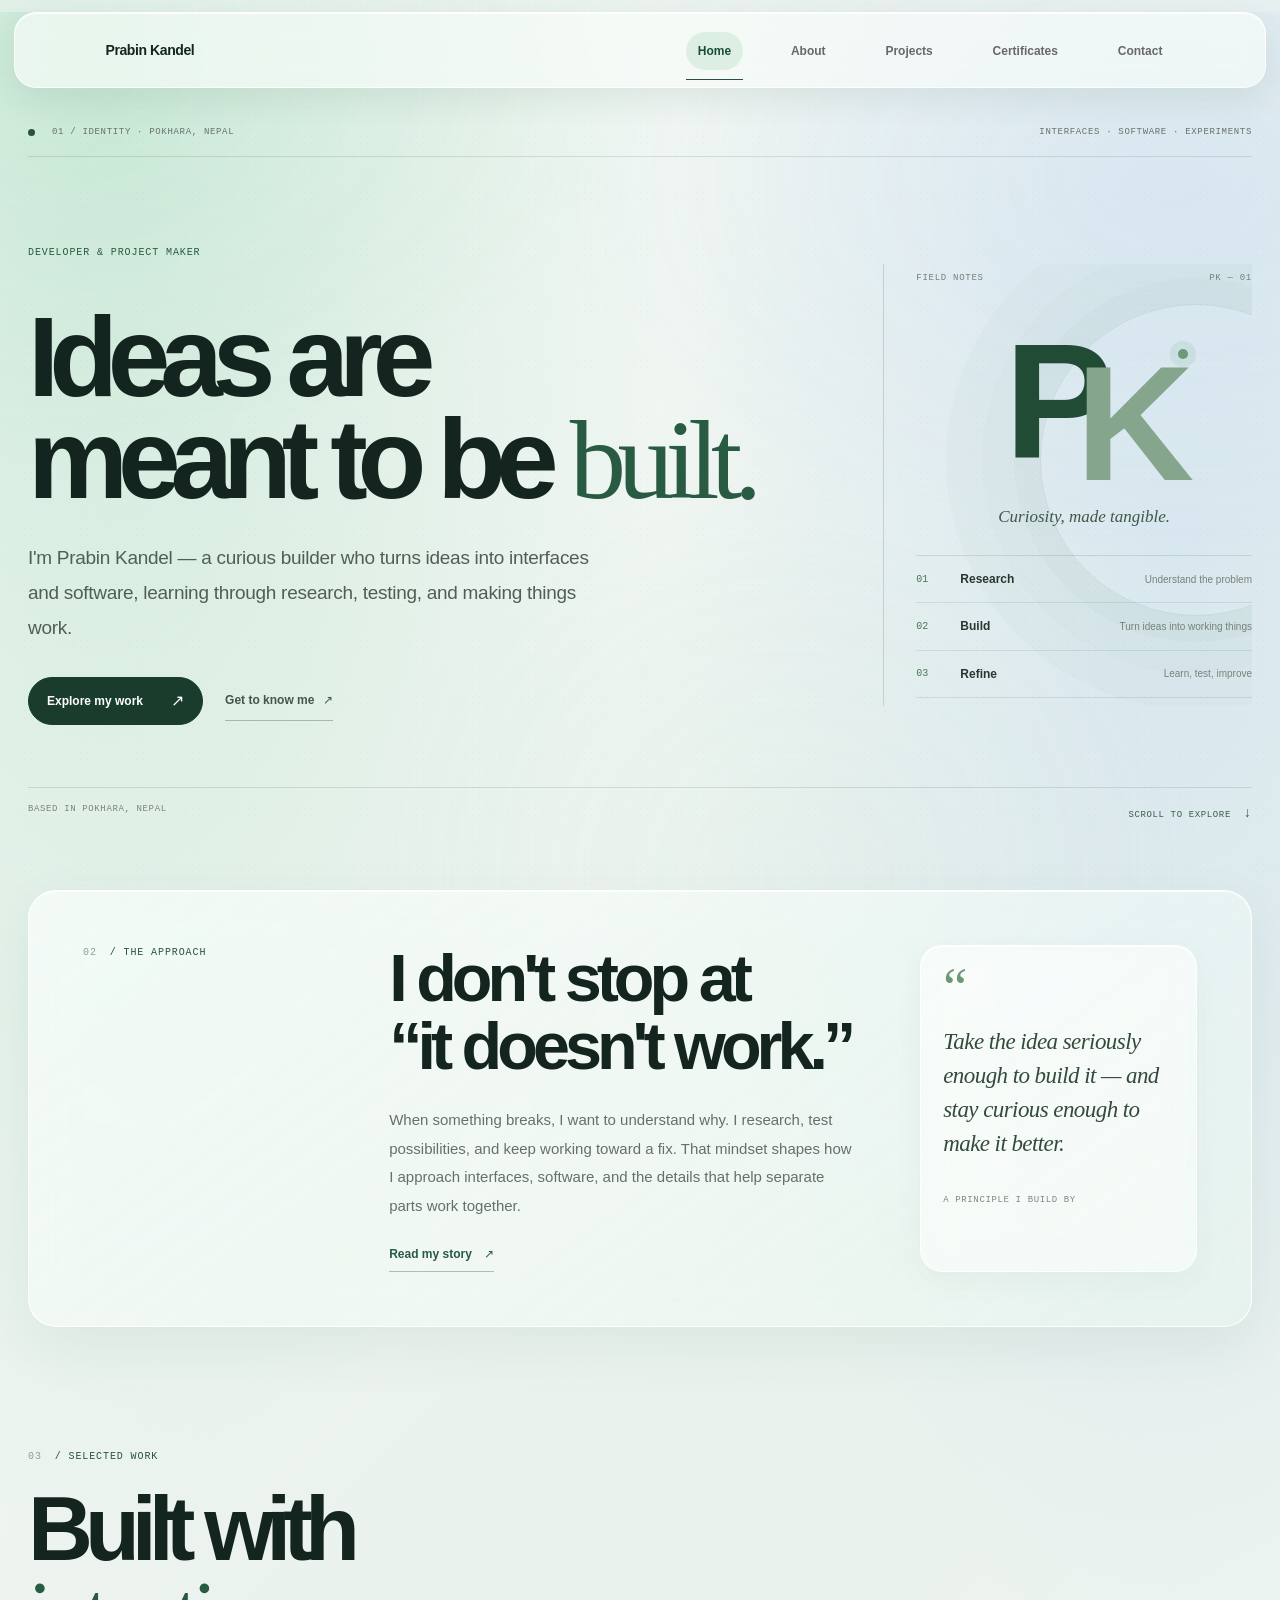
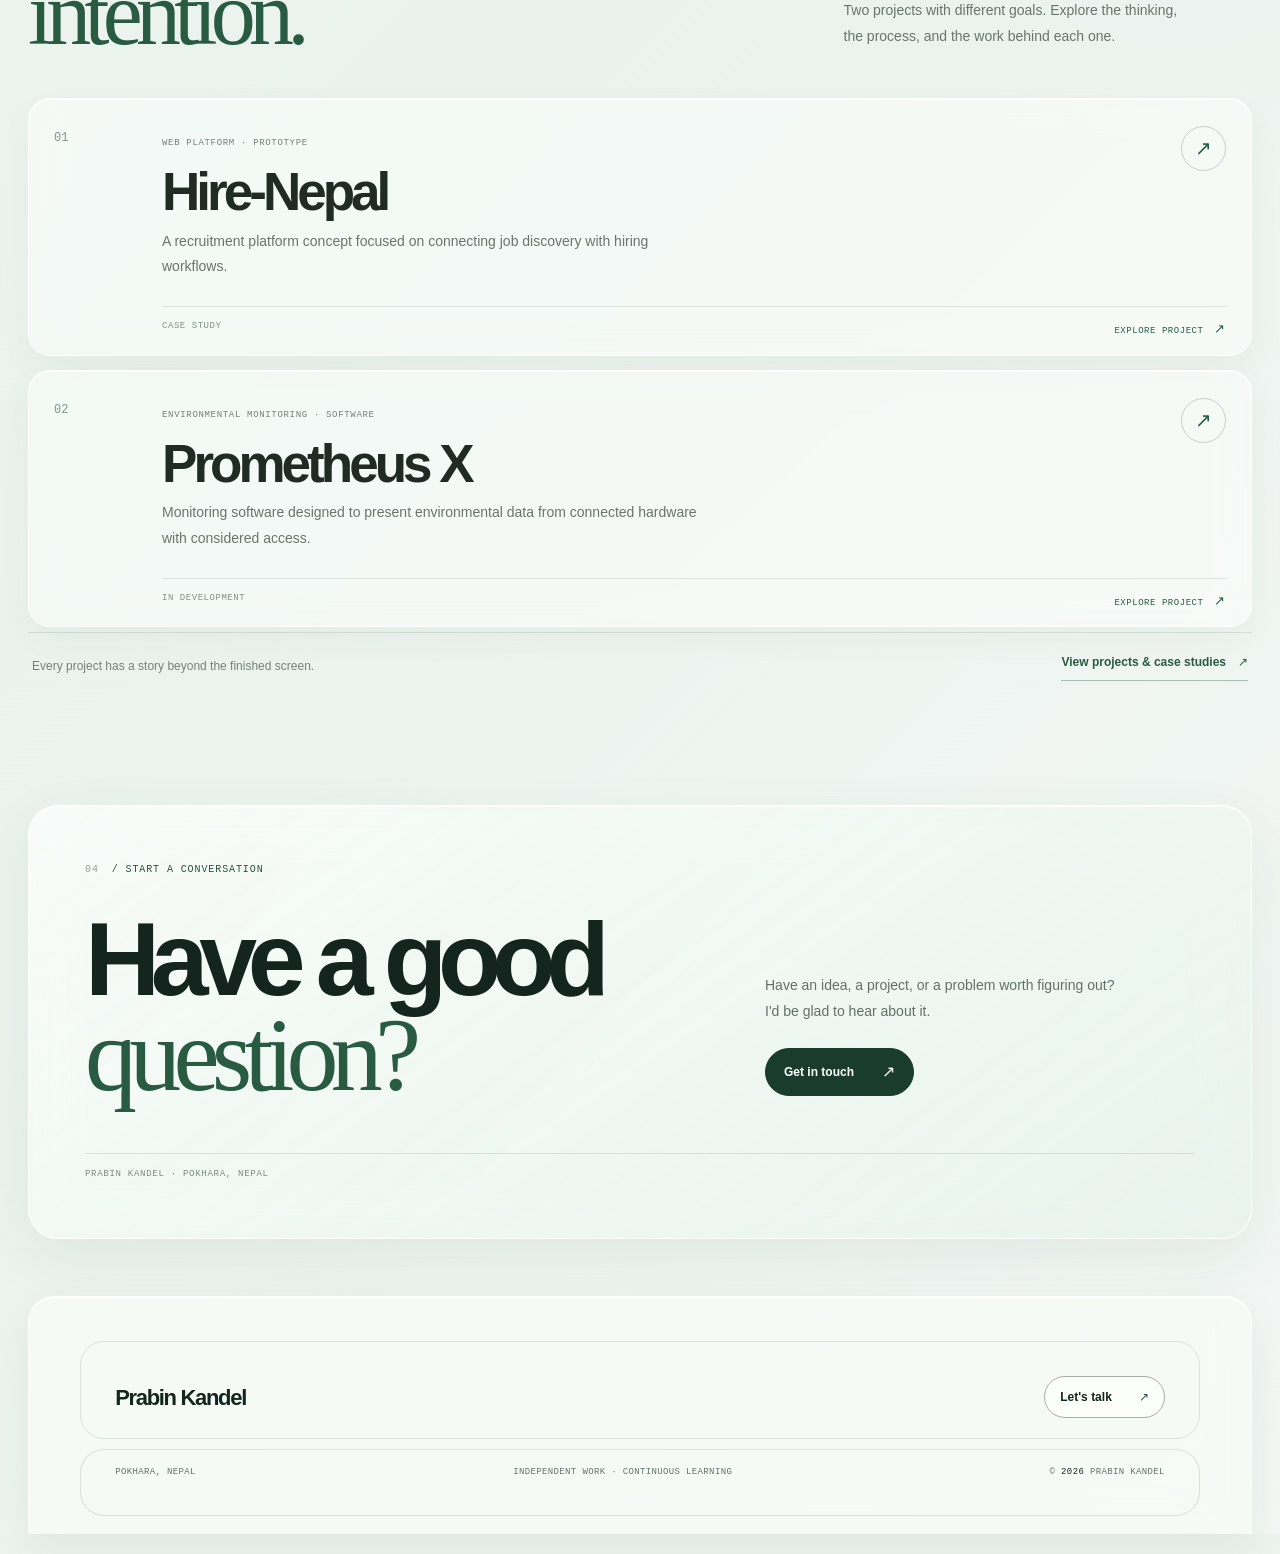
==== index.html @ da2d521a "Update index.html" ====
<!doctype html>
<html lang="en">

<head>
  <meta charset="utf-8">
  <meta name="viewport" content="width=device-width, initial-scale=1">
  <meta name="theme-color" content="#ffffff">

  <!-- Primary SEO -->
  <title>Prabin Kandel | Developer &amp; Project Maker</title>
  <meta
    name="description"
    content="Explore the portfolio of Prabin Kandel, a developer and project maker from Pokhara, Nepal. Discover web projects, technical work, certificates, and his journey building software."
  >
  <link rel="canonical" href="https://prabin-kandel.com.np/">

  <!-- Open Graph: social sharing -->
  <meta property="og:type" content="website">
  <meta property="og:site_name" content="Prabin Kandel">
  <meta property="og:title" content="Prabin Kandel | Developer &amp; Project Maker">
  <meta
    property="og:description"
    content="Web development projects, technical work, and the journey of Prabin Kandel from Pokhara, Nepal."
  >
  <meta property="og:url" content="https://prabin-kandel.com.np/">

  <!-- Add this image file before publishing this image URL -->
  <meta
    property="og:image"
    content="https://prabin-kandel.com.np/assets/seo/og-image.jpg"
  >
  <meta property="og:image:width" content="1200">
  <meta property="og:image:height" content="630">
  <meta property="og:image:alt" content="Prabin Kandel — Developer Portfolio">

  <!-- Social sharing -->
  <meta name="twitter:card" content="summary_large_image">
  <meta name="twitter:title" content="Prabin Kandel | Developer &amp; Project Maker">
  <meta
    name="twitter:description"
    content="Explore my web development projects, technical work, and portfolio."
  >
  <meta
    name="twitter:image"
    content="https://prabin-kandel.com.np/assets/seo/og-image.jpg"
  >

  <!-- Favicon -->
  <link rel="icon" href="favicon.svg" type="image/svg+xml">

  <!-- Existing stylesheets -->
  <link rel="stylesheet" href="css/global.css">
  <link rel="stylesheet" href="css/final-art-direction.css">
  <link rel="stylesheet" href="css/glass-system.css">
  <link rel="stylesheet" href="css/premium-ui.css">
  <link rel="stylesheet" href="css/home.css">
  <link rel="stylesheet" href="css/text-stability.css">

  <!-- Existing JavaScript -->
  <script src="js/global.js" defer></script>

  <!-- Structured data: website owner -->
  <script type="application/ld+json">
  {
    "@context": "https://schema.org",
    "@type": "Person",
    "name": "Prabin Kandel",
    "url": "https://prabin-kandel.com.np/",
    "jobTitle": "Developer and Project Maker",
    "address": {
      "@type": "PostalAddress",
      "addressLocality": "Pokhara",
      "addressRegion": "Gandaki Province",
      "addressCountry": "NP"
    },
    "sameAs": [
      "https://github.com/PrabinKandel1",
      "https://www.facebook.com/prabinkandel123"
    ]
  }
  </script>
</head>

  <body data-page="home">
    <a class="skip-link" href="#main">Skip to content</a>
    <header class="site-header">
      <div class="nav-wrap">
        <a class="brand" href="index.html" aria-label="Prabin Kandel home">
          <span>Prabin Kandel</span>
        </a>
        <button class="menu-toggle" type="button" aria-expanded="false" aria-controls="primary-nav" aria-label="Open navigation">
          <span></span>
          <span></span>
        </button>
        <nav id="primary-nav" class="nav-links" aria-label="Primary navigation">
          <a href="index.html" data-nav="index.html">Home</a>
          <a href="about.html" data-nav="about.html">About</a>
          <a href="projects.html" data-nav="projects.html">Projects</a>
          <a href="certificates.html" data-nav="certificates.html">Certificates</a>
          <a href="contact.html" data-nav="contact.html">Contact</a>
        </nav>
      </div>
    </header>
    <main id="main" class="home-redesign">
      <section class="home-hero-redesign wrap" aria-labelledby="home-title">
        <div class="home-eyebrow">
          <span><i class="status-dot" aria-hidden="true"></i> 01 / IDENTITY · POKHARA, NEPAL</span>
          <span>INTERFACES · SOFTWARE · EXPERIMENTS</span>
        </div>
        <div class="home-hero-grid">
          <div class="home-hero-copy">
            <p class="home-kicker">DEVELOPER &amp; PROJECT MAKER</p>
            <h1 id="home-title">Ideas are<br>meant to be <em>built.</em></h1>
            <p class="home-lead">I'm Prabin Kandel — a curious builder who turns ideas into interfaces and software, learning through research, testing, and making things work.</p>
            <div class="home-hero-actions">
              <a class="home-primary-link" href="projects.html">Explore my work <span aria-hidden="true">↗</span></a>
              <a class="home-secondary-link" href="about.html">Get to know me <span aria-hidden="true">↗</span></a>
            </div>
          </div>
          <aside class="home-identity-panel" aria-label="My approach">
            <div class="identity-panel-top"><span>FIELD NOTES</span><span>PK — 01</span></div>
            <div class="identity-monogram" aria-hidden="true"><span>P</span><span>K</span><i></i></div>
            <p class="identity-panel-caption">Curiosity, made tangible.</p>
            <div class="identity-steps">
              <div><span>01</span><b>Research</b><small>Understand the problem</small></div>
              <div><span>02</span><b>Build</b><small>Turn ideas into working things</small></div>
              <div><span>03</span><b>Refine</b><small>Learn, test, improve</small></div>
            </div>
          </aside>
        </div>
        <div class="home-hero-bottom"><span>BASED IN POKHARA, NEPAL</span><a href="#approach">SCROLL TO EXPLORE <span aria-hidden="true">↓</span></a></div>
      </section>

      <section class="home-approach section-pad" id="approach">
        <div class="wrap home-approach-grid">
          <p class="home-section-label"><span>02</span> / THE APPROACH</p>
          <div class="home-approach-copy">
            <h2>I don't stop at<br>“it doesn't work.”</h2>
            <p>When something breaks, I want to understand why. I research, test possibilities, and keep working toward a fix. That mindset shapes how I approach interfaces, software, and the details that help separate parts work together.</p>
            <a class="home-text-link" href="about.html">Read my story <span aria-hidden="true">↗</span></a>
          </div>
          <div class="approach-note"><span class="approach-note-mark">“</span><p>Take the idea seriously enough to build it — and stay curious enough to make it better.</p><span class="approach-note-credit">A PRINCIPLE I BUILD BY</span></div>
        </div>
      </section>

      <section class="home-work section-pad" aria-labelledby="home-work-title">
        <div class="wrap">
          <div class="home-work-heading">
            <div><p class="home-section-label"><span>03</span> / SELECTED WORK</p><h2 id="home-work-title">Built with<br><em>intention.</em></h2></div>
            <p>Two projects with different goals. Explore the thinking, the process, and the work behind each one.</p>
          </div>
          <div class="home-work-list">
            <a class="home-work-item" href="projects/hire-nepal.html">
              <span class="home-work-number">01</span>
              <div class="home-work-copy"><span class="home-work-type">WEB PLATFORM · PROTOTYPE</span><h3>Hire-Nepal</h3><p>A recruitment platform concept focused on connecting job discovery with hiring workflows.</p></div>
              <span class="home-work-arrow" aria-hidden="true">↗</span>
              <span class="home-work-bottom"><span>CASE STUDY</span><span>EXPLORE PROJECT <b aria-hidden="true">↗</b></span></span>
            </a>
            <a class="home-work-item home-work-item-featured" href="projects/prometheus-x.html">
              <span class="home-work-number">02</span>
              <div class="home-work-copy"><span class="home-work-type">ENVIRONMENTAL MONITORING · SOFTWARE</span><h3>Prometheus X</h3><p>Monitoring software designed to present environmental data from connected hardware with considered access.</p></div>
              <span class="home-work-arrow" aria-hidden="true">↗</span>
              <span class="home-work-bottom"><span>IN DEVELOPMENT</span><span>EXPLORE PROJECT <b aria-hidden="true">↗</b></span></span>
            </a>
          </div>
          <div class="home-work-more"><p>Every project has a story beyond the finished screen.</p><a class="home-text-link" href="projects.html">View projects &amp; case studies <span aria-hidden="true">↗</span></a></div>
        </div>
      </section>

      <section class="home-contact-cta">
        <div class="wrap home-contact-inner">
          <p class="home-section-label"><span>04</span> / START A CONVERSATION</p>
          <div class="home-contact-content"><h2>Have a good<br><em>question?</em></h2><div><p>Have an idea, a project, or a problem worth figuring out? I'd be glad to hear about it.</p><a class="home-primary-link" href="contact.html">Get in touch <span aria-hidden="true">↗</span></a></div></div>
          <span class="home-contact-signoff">PRABIN KANDEL · POKHARA, NEPAL</span>
        </div>
      </section>
    </main>
<footer class="site-footer premium-footer">
<div class="footer-main">
<div class="footer-identity">
<a class="footer-brand" href="index.html">Prabin Kandel</a>
<p >Interfaces, software, and ideas made tangible.</p>
</div>
<a class="footer-email" href="mailto:kandelprabin09@gmail.com?subject=Hello%20Prabin">Let's talk <span>↗</span></a>
</div>
<div class="footer-bottom">
<span>Pokhara, Nepal</span>
<span>Independent work · Continuous learning</span>
<span>© <b data-year>2026</b> Prabin Kandel</span>
</div>
</footer>
</body>
</html>
---- css/global.css ----
:root{--paper:#f6f6f1;--paper-2:#eeefe8;--ink:#222620;--muted:#6e726a;--line:#d9dbd2;--accent:#38664d;--accent-soft:#e0e9df;--white:#fff;--serif:Georgia,Georgia,serif;--sans:Arial,Arial,sans-serif;--mono:"Courier New",monospace;--max:1240px;--pad:clamp(22px,5.2vw,76px);--ease:cubic-bezier(.2,.75,.25,1)}
*{box-sizing:border-box}html{scroll-behavior:smooth;scroll-padding-top:95px}body{margin:0;background:var(--paper);color:var(--ink);font-family:var(--sans);font-size:16px;line-height:1.65;-webkit-font-smoothing:antialiased}body::selection{background:var(--accent);color:#fff}img{display:block;max-width:100%}a{color:inherit;text-decoration:none}button{font:inherit}button,a{-webkit-tap-highlight-color:transparent}a:focus-visible,button:focus-visible{outline:3px solid var(--accent);outline-offset:4px}.wrap{width:min(100% - 2*var(--pad),var(--max));margin-inline:auto}.section-pad{padding-block:clamp(76px,10vw,148px)}.site-header{height:82px;position:sticky;top:0;z-index:20;background:rgba(246,246,241,.94);backdrop-filter:blur(14px);border-bottom:1px solid rgba(217,219,210,.8)}.nav-wrap{width:min(100% - 2*var(--pad),var(--max));height:100%;margin:auto;display:flex;align-items:center;justify-content:space-between;gap:28px}.brand{display:flex;align-items:center;gap:11px;font-size:14px;font-weight:800;letter-spacing:-.04em;white-space:nowrap}.brand-mark{display:grid;place-items:center;width:32px;height:32px;border:1px solid var(--ink);border-radius:50%;font-family:var(--mono);font-size:10px;letter-spacing:-.08em}.nav-links{display:flex;align-items:center;gap:clamp(18px,3vw,38px)}.nav-links a{font-size:12px;color:var(--muted);font-weight:700;transition:color .2s ease}.nav-links a:hover,.nav-links a[aria-current=page]{color:var(--ink)}.nav-links a[aria-current=page]{position:relative}.nav-links a[aria-current=page]::after{content:'';position:absolute;left:0;right:0;bottom:-10px;height:2px;background:var(--accent)}.menu-toggle{display:none;background:none;border:0;padding:10px;cursor:pointer}.menu-toggle span{display:block;width:22px;height:1px;background:var(--ink);margin:5px}.skip-link{position:fixed;top:8px;left:8px;z-index:100;padding:10px 14px;background:var(--ink);color:#fff;transform:translateY(-150%)}.skip-link:focus{transform:translateY(0)}.site-footer{background:var(--ink);color:var(--paper);padding:clamp(42px,6vw,74px) var(--pad) 22px}.footer-main,.footer-bottom{width:min(100%,var(--max));margin-inline:auto}.footer-main{display:grid;grid-template-columns:1fr 1fr auto;align-items:center;gap:25px;padding-bottom:48px}.footer-brand{font-size:clamp(23px,3vw,38px);font-weight:800;letter-spacing:-.07em}.footer-brand span{font-family:var(--mono);font-size:11px;vertical-align:top;margin-left:4px;color:#a9c6ad}.footer-main p{font-size:12px;color:#b7bbb3;margin:0}.footer-email{font-size:12px;font-weight:800;border-bottom:1px solid #697067;padding-bottom:8px}.footer-email span{color:#a9c6ad;margin-left:12px}.footer-bottom{border-top:1px solid #454941;padding-top:17px;display:flex;justify-content:space-between;gap:15px;color:#aeb2a9;font-family:var(--mono);font-size:9px;letter-spacing:.04em;text-transform:uppercase}.footer-bottom b{font-weight:400;color:var(--paper)}.section-index,.micro-label,.page-overline,.hero-topline,.hero-foot,.project-number,.project-footer,.small-note,.index-top,.index-bottom,.certificate-type,.certificate-open,.archive-note>span,.contact-label,.contact-detail>span,.map-label>span,.case-overline,.case-facts>div>span,.chapter-number,.scope-note,.case-shot figcaption,.back-link{font-family:var(--mono);font-size:10px;letter-spacing:.07em;text-transform:uppercase}.section-index{color:var(--accent);margin:0}.under-link{display:inline-flex;align-items:center;gap:18px;font-size:12px;font-weight:800;padding-bottom:7px;border-bottom:1px solid var(--ink);width:max-content;max-width:100%;transition:gap .2s ease}.under-link:hover{gap:25px}.under-link span,.under-link b{color:var(--accent)}.button-link{display:inline-flex;align-items:center;gap:28px;padding:14px 17px;background:var(--accent);color:white;font-size:11px;font-weight:800;transition:background .2s ease,transform .2s ease}.button-link:hover{background:#294e3a;transform:translateY(-2px)}.button-link span{font-size:16px}.page-intro{padding-top:clamp(58px,8vw,110px);padding-bottom:clamp(58px,8vw,105px)}.page-overline{display:flex;justify-content:space-between;gap:20px;color:var(--muted);padding-bottom:25px;border-bottom:1px solid var(--line)}.page-intro h1{font-size:clamp(70px,12.7vw,166px);line-height:.88;letter-spacing:-.105em;font-weight:700;margin:clamp(42px,7vw,84px) 0 44px;max-width:1000px}.page-intro h1 em,.section-heading h2 em,.intro-content h2 em,.closing-inner h2 em,.education-head h2 em,.index-copy h2 em,.gallery-heading h2 em{font-family:var(--serif);font-weight:500;letter-spacing:-.085em}.page-intro-bottom{display:flex;align-items:end;justify-content:space-between;gap:30px;border-top:1px solid var(--line);padding-top:18px}.page-intro-bottom p{font-size:clamp(16px,2vw,22px);line-height:1.5;max-width:520px;margin:0;letter-spacing:-.035em}.page-intro-bottom span{font:10px var(--mono);letter-spacing:.08em;color:var(--muted);white-space:nowrap}.status-dot{display:inline-block;width:7px;height:7px;border-radius:50%;background:var(--accent);margin-right:8px;box-shadow:0 0 0 4px var(--accent-soft)}
@media(max-width:760px){.site-header{height:70px}.menu-toggle{display:block}.nav-links{display:none;position:absolute;left:0;right:0;top:69px;padding:18px var(--pad) 24px;background:var(--paper);border-bottom:1px solid var(--line);flex-direction:column;align-items:stretch;gap:0}.nav-links.is-open{display:flex}.nav-links a{padding:13px 0;border-bottom:1px solid var(--line);font-size:14px}.nav-links a[aria-current=page]::after{display:none}.footer-main{grid-template-columns:1fr auto;gap:12px}.footer-main p{grid-column:1/-1;grid-row:2}.footer-bottom{flex-wrap:wrap}.page-overline{font-size:9px}.page-intro h1{font-size:clamp(62px,17vw,110px)}.page-intro-bottom{align-items:start;flex-direction:column}.page-intro-bottom span{white-space:normal}}@media(prefers-reduced-motion:reduce){html{scroll-behavior:auto}*,*::before,*::after{animation-duration:.01ms!important;animation-iteration-count:1!important;transition-duration:.01ms!important}}
/* ART DIRECTION UPDATE — signal red / editorial creator */
:root{--paper:#f5f1e8;--bg:#f5f1e8;--ink:#191919;--text:#191919;--muted:#716d65;--line:#d8d1c5;--accent:#e44835;--accent-strong:#c93425;--surface:#eee9df;--surface-2:#e5dfd4;--red:#e44835;--radius:2px;--serif:Arial,sans-serif;--display:Arial,sans-serif}
html{scroll-behavior:smooth;background:var(--paper)}body{background:var(--paper);color:var(--ink);font-family:Arial,sans-serif}::selection{background:#e44835;color:#fff}.site-header{background:rgba(245,241,232,.94);border-bottom:1px solid var(--line);backdrop-filter:blur(12px)}.brand-mark{background:var(--accent)!important;color:#fff!important;border-radius:0!important}.nav-links a[aria-current=page],.nav-links a.active{color:var(--accent)!important}.nav-links a:after,.under-link:after{background:var(--accent)!important}.section-index,.micro-label,.hero-topline,.hero-foot,.project-number,.art-caption,.project-footer,.small-note,.vertical-note{font-family:"Courier New",monospace;letter-spacing:.055em}.hero-name,.page-title,.section-heading h2,.closing-inner h2{letter-spacing:-.085em!important;line-height:.82!important;font-weight:800!important}.hero-name .name-period{color:var(--accent)!important}.hero-statement p em,.intro-content h2 em,.section-heading h2 em,.closing-inner h2 em{color:var(--accent)!important}.round-link,.button-link,.button,.contact-cta{background:var(--accent)!important;color:#fff!important;border-radius:0!important;transition:transform .22s ease,background .22s ease}.round-link:hover,.button-link:hover,.button:hover{background:var(--accent-strong)!important;transform:translateY(-3px)}.home-project{border-top:1px solid var(--ink)!important;border-radius:0!important;background:transparent!important}.home-project:hover{border-color:var(--accent)!important}.project-art{border-radius:0!important}.art-window,.px-grid{border-radius:0!important}.project-title-block h3{letter-spacing:-.07em!important}.site-footer{background:var(--ink)!important;color:var(--paper)!important}.site-footer a,.footer-email{color:var(--paper)!important}.footer-bottom{border-color:#494640!important}.footer-brand{letter-spacing:-.07em!important}.card,.certificate-card,.project-card,.contact-card,.story-card{border-radius:2px!important;box-shadow:none!important}.certificate-card img{border-radius:0!important}.site-header a,.under-link,.footer-email{transition:color .2s ease,opacity .2s ease}.site-header a:hover,.under-link:hover,.footer-email:hover{color:var(--accent)!important}.skip-link:focus{background:var(--accent)!important;color:#fff!important}.status-dot{background:var(--accent)!important;box-shadow:0 0 0 4px #e4483520!important}.section-pad{padding-top:clamp(5rem,10vw,9rem)!important;padding-bottom:clamp(5rem,10vw,9rem)!important}.closing-section{background:var(--accent)!important;color:#fff!important}.closing-section .section-index,.closing-section h2 em,.closing-section .button-link{color:#fff!important}.closing-section .button-link{background:var(--ink)!important}.closing-ornament{color:#fff!important}@media(max-width:700px){.hero-name,.page-title{letter-spacing:-.07em!important}.section-pad{padding-top:4.5rem!important;padding-bottom:4.5rem!important}.hero-topline{gap:.6rem!important}.vertical-note{display:none!important}}@media(prefers-reduced-motion:reduce){html{scroll-behavior:auto}*,*:before,*:after{animation-duration:.01ms!important;animation-iteration-count:1!important;transition-duration:.01ms!important}}
---- css/final-art-direction.css ----
/* FINAL ART DIRECTION — white paper, black type, restrained detail */
:root{--paper:#fff!important;--bg:#fff!important;--paper-2:#fff!important;--surface:#fff!important;--surface-2:#fff!important;--ink:#111!important;--text:#111!important;--muted:#626262!important;--line:#dedede!important;--accent:#28523d!important;--accent-strong:#1d3f2e!important;--accent-soft:#eef3ef!important;--white:#fff!important;--serif:Georgia,Georgia,'Times New Roman',serif!important;--display:Arial,Arial,Helvetica,sans-serif!important;--sans:Arial,Arial,Helvetica,sans-serif!important;--radius:0!important}
html{background:#fff!important;scroll-behavior:smooth;scroll-padding-top:92px}body{background:#fff!important;color:#111!important;font-family:Arial,Arial,Helvetica,sans-serif!important;font-size:16px;line-height:1.7;letter-spacing:0;font-synthesis:none}::selection{background:#111;color:#fff}img{max-width:100%;height:auto}a{color:inherit}.site-header{background:rgba(255,255,255,.96)!important;border-bottom:1px solid #e4e4e4!important;backdrop-filter:blur(12px);height:76px}.nav-wrap{max-width:1320px}.brand{font-size:14px;letter-spacing:-.03em}.brand-mark{border-radius:0!important;border:1px solid #111!important;background:#fff!important;color:#111!important;font-family:Arial,sans-serif!important;font-size:10px}.nav-links{gap:clamp(18px,2.8vw,36px)}.nav-links a{font-size:12px;color:#686868!important;font-weight:600}.nav-links a:hover,.nav-links a[aria-current=page]{color:#111!important}.nav-links a[aria-current=page]::after{height:1px;background:#28523d!important}.menu-toggle span{background:#111}.skip-link:focus{background:#111;color:#fff}.wrap{max-width:1320px}.section-pad{padding-block:clamp(68px,9vw,126px)!important}.section-index,.micro-label,.page-overline,.hero-topline,.hero-foot,.project-number,.project-footer,.small-note,.index-top,.index-bottom,.certificate-type,.certificate-open,.archive-note>span,.contact-label,.contact-detail>span,.map-label>span,.case-overline,.case-facts>div>span,.chapter-number,.scope-note,.case-shot figcaption,.back-link{font-family:'Courier New',monospace!important;font-size:10px!important;letter-spacing:.055em!important;color:#666!important}.section-index,.micro-label{color:#28523d!important}.status-dot{background:#28523d!important;box-shadow:none!important}.under-link{border-bottom:1px solid #111;gap:14px}.under-link:hover{gap:20px}.under-link span,.under-link b{color:#28523d}.button-link,.round-link{border-radius:0!important;background:#111!important;color:#fff!important;border:1px solid #111!important;box-shadow:none!important}.button-link:hover,.round-link:hover{background:#28523d!important;border-color:#28523d!important;transform:translateY(-2px)}.page-intro{padding-top:clamp(54px,7.5vw,100px)!important;padding-bottom:clamp(52px,7vw,92px)!important}.page-overline{padding-bottom:18px;border-color:#dedede}.page-intro h1{font-family:Arial,Arial,Helvetica,sans-serif!important;font-size:clamp(62px,10.7vw,142px)!important;font-weight:700!important;line-height:.91!important;letter-spacing:-.085em!important;margin:clamp(38px,6vw,74px) 0 34px!important}.page-intro h1 em,.section-heading h2 em,.intro-content h2 em,.closing-inner h2 em,.education-head h2 em,.index-copy h2 em,.gallery-heading h2 em{font-family:Georgia,Georgia,'Times New Roman',serif!important;font-weight:400!important;letter-spacing:-.06em!important;color:#28523d!important}.page-intro-bottom{border-color:#dedede}.page-intro-bottom p{font-size:clamp(16px,1.8vw,21px);letter-spacing:-.025em}.hero-topline{border-color:#dedede}.home-hero{padding-top:16px!important}.hero-composition{min-height:unset!important;padding-top:clamp(54px,8vw,100px)!important;padding-bottom:clamp(45px,6vw,74px)!important}.hero-name{font-family:Arial,Arial,Helvetica,sans-serif!important;font-size:clamp(78px,16vw,210px)!important;font-weight:700!important;line-height:.78!important;letter-spacing:-.105em!important}.hero-name .name-period{color:#28523d!important}.hero-statement{margin-top:clamp(36px,5vw,62px)!important;max-width:390px}.hero-statement p{font-size:clamp(19px,2.2vw,25px);letter-spacing:-.035em}.hero-statement p em{font-family:Georgia,Georgia,serif;color:#28523d}.hero-foot{border-color:#dedede}.intro-section,.work-section,.closing-section{background:#fff!important;color:#111!important}.intro-grid{grid-template-columns:.55fr 2fr .5fr;gap:clamp(24px,4vw,60px)}.intro-content h2{font-size:clamp(36px,5.4vw,70px)!important;line-height:1.05!important;letter-spacing:-.07em!important}.intro-content>p,.section-description,.project-title-block p,.contact-note,.contact-detail p,.chapter-copy p{color:#626262!important}.intro-aside span:nth-child(even){color:#28523d!important}.section-heading{border-bottom:1px solid #dedede;padding-bottom:26px;margin-bottom:26px}.section-heading h2{font-size:clamp(48px,7.5vw,94px)!important;line-height:.92!important;letter-spacing:-.09em!important}.home-project{grid-template-columns:.42fr 1.5fr!important;gap:18px 32px!important;padding:28px 0!important;border-top:1px solid #dedede!important;background:#fff!important;transition:padding-left .22s ease!important}.home-project:hover{background:#fff!important;padding-left:8px!important;border-color:#28523d!important}.project-number{display:flex;flex-direction:column;gap:7px}.project-title-block h3{font-size:clamp(30px,4.2vw,48px)!important;letter-spacing:-.07em!important;font-weight:700}.project-title-block h3 span{color:#28523d!important}.project-title-block p{max-width:540px;font-size:14px}.project-art{display:none!important}.project-footer{grid-column:2!important;padding-top:12px!important;border-top:0!important}.project-footer span:last-child{color:#28523d!important}.all-work{padding-top:30px}.closing-section{padding:clamp(65px,8vw,100px) var(--pad)!important;border-top:1px solid #dedede}.closing-inner h2{font-size:clamp(50px,8vw,100px)!important;line-height:.97!important;letter-spacing:-.085em!important}.closing-inner .section-index{color:#28523d!important}.closing-inner h2 em{color:#28523d!important}.closing-bottom{border-color:#dedede!important}.closing-bottom p{color:#626262!important}.closing-bottom .button-link{background:#111!important;color:#fff!important}.closing-ornament{display:none!important}.site-footer{background:#fff!important;color:#111!important;border-top:1px solid #dedede;padding:34px var(--pad) 18px!important}.footer-main{grid-template-columns:1fr 1fr auto!important;padding-bottom:30px!important}.footer-brand{font-size:25px!important;letter-spacing:-.06em!important}.footer-brand span,.footer-email span{color:#28523d!important}.footer-main p{color:#626262!important}.footer-email{border-color:#aaa!important;color:#111!important}.footer-bottom{border-color:#dedede!important;color:#666!important;font-size:9px!important}.footer-bottom b{color:#111!important}
/* About */.story-section,.education-section,.contact-section,.certificate-section,.project-index,.case-hero,.case-content{background:#fff!important}.story-grid{gap:clamp(28px,5vw,70px)!important}.story-portrait{border-radius:0!important;filter:none!important}.story-copy,.story-rail{color:#111}.story-lead{font-size:clamp(25px,3.4vw,42px)!important;line-height:1.3!important;letter-spacing:-.04em!important}.story-copy p{color:#626262!important;line-height:1.9!important}.principles,.education-list,.education-item{border-color:#dedede!important}.education-head h2{font-size:clamp(35px,5vw,64px)!important;letter-spacing:-.07em!important}.education-item{background:#fff!important}.education-item h3,.education-item strong{color:#111!important}
/* Projects index */.index-project{background:#fff!important;border-top:1px solid #dedede!important;border-radius:0!important;box-shadow:none!important;padding-block:30px!important}.index-project:hover{background:#fff!important}.index-image{background:#f7f7f7!important;border-radius:0!important;overflow:hidden!important}.index-image img{transition:transform .35s ease!important}.index-project:hover .index-image img{transform:scale(1.015)!important}.index-copy h2{font-size:clamp(32px,4.5vw,55px)!important;letter-spacing:-.07em!important}.tag-row span{border:1px solid #ddd!important;border-radius:0!important;background:#fff!important;color:#555!important}.future-note{border:1px dashed #d2d2d2!important;background:#fff!important}
/* Certificates */.archive-note{background:#fff!important;border:1px solid #dedede!important;border-radius:0!important}.certificate-grid{gap:20px!important}.certificate-card{border:1px solid #dedede!important;border-radius:0!important;background:#fff!important;box-shadow:none!important;overflow:hidden}.certificate-image{background:#f7f7f7!important;border-radius:0!important;overflow:hidden}.certificate-image img{object-fit:contain!important;filter:none!important;opacity:1!important}.certificate-caption{background:#fff!important;padding:16px!important}.certificate-caption h3{font-size:17px!important;letter-spacing:-.03em!important}.certificate-open{color:#28523d!important}.lightbox{border:1px solid #ddd!important;border-radius:0!important;max-width:min(94vw,1100px)!important}.lightbox::backdrop{background:#111b!important}
/* Contact */.contact-grid{gap:clamp(35px,7vw,100px)!important}.contact-email{font-size:clamp(34px,5.5vw,70px)!important;line-height:1.04!important;letter-spacing:-.075em!important}.contact-email em{font-family:Georgia,Georgia,serif!important;color:#28523d!important}.contact-email span{color:#28523d!important}.contact-side{border-left:1px solid #dedede!important}.contact-detail{border-bottom:1px solid #dedede!important}.contact-detail strong{font-weight:600!important}.map-card{border:1px solid #dedede!important;border-radius:0!important;background:#f8f8f8!important;min-height:220px!important}.map-lines{opacity:.28!important}.map-pin{color:#28523d!important}.map-label{background:#fff!important;border:1px solid #dedede!important;border-radius:0!important}
/* Case studies */.case-hero{padding-top:40px!important}.back-link{color:#555!important}.case-title{font-size:clamp(58px,11vw,136px)!important;line-height:.9!important;letter-spacing:-.09em!important}.case-title-dot{color:#28523d!important}.case-lead{font-size:clamp(19px,2.4vw,28px)!important;line-height:1.5!important;letter-spacing:-.025em!important;color:#444!important}.case-facts{border-block:1px solid #dedede!important}.case-facts>div{border-color:#dedede!important}.case-cover{background:#f7f7f7!important;border-radius:0!important;overflow:hidden!important}.case-cover img{width:100%;object-fit:contain!important}.case-overview{border-color:#dedede!important}.overview-lead{font-size:clamp(24px,3.5vw,42px)!important;line-height:1.25!important;letter-spacing:-.04em!important}.case-chapter{border-top:1px solid #dedede!important}.chapter-copy h2{font-size:clamp(30px,4vw,48px)!important;letter-spacing:-.06em!important}.case-gallery{gap:24px!important}.case-shot{margin:0!important}.case-shot img{background:#f7f7f7!important;border:1px solid #e5e5e5!important;border-radius:0!important}.case-shot figcaption{color:#666!important;padding-top:12px!important}.case-end{border-top:1px solid #dedede!important;background:#fff!important}.case-end h2{letter-spacing:-.07em!important}
@media(max-width:760px){.site-header{height:68px}.nav-links{top:67px!important;background:#fff!important;border-bottom:1px solid #ddd!important}.nav-links a{border-color:#e5e5e5!important}.hero-topline{gap:10px!important}.hero-topline span:nth-child(2){width:100%;order:3}.hero-name{font-size:clamp(69px,17vw,112px)!important;margin-left:20px!important}.hero-name>span{margin-left:6vw!important}.vertical-note{display:none!important}.intro-grid{grid-template-columns:1fr!important;gap:24px!important}.intro-aside{display:none!important}.home-project{grid-template-columns:1fr!important;gap:12px!important}.project-number{flex-direction:row;justify-content:space-between}.project-number span{max-width:none}.project-footer{grid-column:1!important}.footer-main{grid-template-columns:1fr auto!important}.footer-main p{grid-column:1/-1;grid-row:2}.footer-bottom{flex-wrap:wrap;gap:10px 18px}.contact-side{border-left:0!important;padding-left:0!important}.page-intro h1{font-size:clamp(56px,15vw,100px)!important}.case-facts{grid-template-columns:1fr 1fr!important}.story-grid{grid-template-columns:1fr!important}.story-rail{position:static!important}.certificate-grid{grid-template-columns:1fr!important}}
@media(prefers-reduced-motion:reduce){html{scroll-behavior:auto}*,*::before,*::after{animation:none!important;transition:none!important}}

/* Final quality pass: keyboard visibility, predictable focus, and readable glass surfaces. */
:where(a,button,input,textarea,select,summary,[tabindex]):focus-visible{outline:3px solid #397b56!important;outline-offset:4px!important;border-radius:3px}
html{scroll-padding-top:88px}
@media(max-width:680px){.site-header{backdrop-filter:blur(10px)}body[data-page=home] .home-identity-panel{backdrop-filter:none!important;-webkit-backdrop-filter:none!important}body[data-page=home] .home-work-item,body[data-page=home] .home-work-item-featured{backdrop-filter:blur(8px);-webkit-backdrop-filter:blur(8px)}}
---- css/glass-system.css ----
/* PRABIN KANDEL — REAL GLASSMORPHIC ART DIRECTION
   Loaded last intentionally: this layer overrides the legacy art-direction rules. */
:root{
 --paper:#edf4f0!important;--bg:#edf4f0!important;--paper-2:#e4eee8!important;
 --surface:rgba(255,255,255,.54)!important;--surface-strong:rgba(255,255,255,.78)!important;
 --ink:#14251f!important;--text:#14251f!important;--muted:#60736a!important;
 --line:rgba(42,86,66,.17)!important;--accent:#267456!important;--accent-strong:#174d38!important;--accent-soft:#dcefe4!important;
 --white:#fff!important;
}
html{background:#edf4f0!important;scroll-behavior:smooth}
body{color:#14251f!important;background:radial-gradient(ellipse at 8% 2%,rgba(167,219,191,.45),transparent 34%),radial-gradient(ellipse at 92% 18%,rgba(191,216,241,.42),transparent 30%),linear-gradient(135deg,#f5f9f6 0%,#eaf2ed 48%,#f3f7f5 100%)!important;background-attachment:fixed!important}
body:before{content:"";position:fixed;z-index:-1;inset:0;pointer-events:none;opacity:.24;background-image:radial-gradient(rgba(26,69,49,.14) .65px,transparent .65px);background-size:7px 7px}
.wrap{width:min(1240px,calc(100% - 56px))!important}
.site-header{position:sticky!important;top:12px!important;z-index:100!important;width:min(1280px,calc(100% - 28px))!important;margin:12px auto 0!important;background:rgba(248,252,249,.67)!important;backdrop-filter:blur(24px) saturate(165%)!important;-webkit-backdrop-filter:blur(24px) saturate(165%)!important;border:1px solid rgba(255,255,255,.82)!important;border-radius:22px!important;box-shadow:0 10px 34px rgba(28,69,49,.09),inset 0 1px 0 rgba(255,255,255,.92)!important;transition:background .25s ease,box-shadow .25s ease,transform .25s ease!important}
.site-header.is-scrolled{background:rgba(248,252,249,.86)!important;box-shadow:0 14px 38px rgba(28,69,49,.13),inset 0 1px 0 rgba(255,255,255,.94)!important}
.nav-wrap{min-height:76px!important;padding:0 24px!important}
.brand-mark{background:linear-gradient(145deg,rgba(255,255,255,.92),rgba(204,233,216,.75))!important;border:1px solid rgba(50,117,82,.19)!important;box-shadow:0 4px 12px rgba(35,99,65,.1)!important;border-radius:13px!important;color:#1e6848!important}
.nav-links a{border-radius:999px!important;transition:background .2s ease,color .2s ease,transform .2s ease!important}
.nav-links a:hover,.nav-links a[aria-current=page]{background:rgba(210,235,219,.68)!important;color:#174d38!important}
.home-hero,.page-intro{position:relative!important}
.hero-topline,.page-overline{color:#557165!important}
.hero-composition{position:relative!important;isolation:isolate!important}
.hero-name{letter-spacing:-.085em!important}
.hero-name span,.page-intro h1 em,.recognition-head h2 em,.index-copy h2 em{color:#267456!important}
.hero-statement,.story-portrait,.principles>div,.recognition-item,.education-item,.index-project,.future-note,.contact-primary,.contact-side,.contact-detail,.map-card,.certificate-card,.case-chapter,.case-shot,.case-meta,.case-hero-panel,.project-cta,.footer-main,.footer-bottom{
 background:rgba(255,255,255,.53)!important;backdrop-filter:blur(18px) saturate(145%)!important;-webkit-backdrop-filter:blur(18px) saturate(145%)!important;border:1px solid rgba(255,255,255,.84)!important;box-shadow:0 14px 40px rgba(36,78,56,.075),inset 0 1px 0 rgba(255,255,255,.88)!important;border-radius:24px!important
}
.hero-statement{padding:clamp(24px,3vw,42px)!important}
.round-link,.button-link,.menu-toggle{background:linear-gradient(135deg,rgba(255,255,255,.92),rgba(214,238,222,.85))!important;border:1px solid rgba(46,112,77,.22)!important;box-shadow:0 8px 22px rgba(34,92,60,.12)!important;color:#174d38!important;border-radius:999px!important;transition:transform .22s ease,box-shadow .22s ease!important}
.round-link:hover,.button-link:hover{transform:translateY(-3px)!important;box-shadow:0 13px 28px rgba(34,92,60,.17)!important}
.story-grid{align-items:start!important}
.story-rail{position:sticky!important;top:124px!important}
.story-portrait{overflow:hidden!important;padding:10px!important}
.story-portrait img{border-radius:17px!important}
.story-copy{background:rgba(255,255,255,.38)!important;backdrop-filter:blur(14px)!important;border:1px solid rgba(255,255,255,.7)!important;border-radius:28px!important;padding:clamp(24px,4vw,54px)!important;box-shadow:0 16px 46px rgba(34,76,55,.06)!important}
.principles{gap:14px!important}
.principles>div{padding:22px!important}
.recognition-item{padding:clamp(20px,3vw,34px)!important;margin:14px 0!important;display:grid!important;grid-template-columns:110px 1fr 42px!important;gap:22px!important}
.project-index{display:grid!important;gap:22px!important}
.index-project{padding:clamp(20px,3vw,34px)!important;display:block!important;overflow:hidden!important;transition:transform .28s ease,box-shadow .28s ease,background .28s ease!important}
.index-project:hover{transform:translateY(-5px)!important;background:rgba(255,255,255,.72)!important;box-shadow:0 24px 60px rgba(32,78,53,.13),inset 0 1px 0 #fff!important}
.index-main{gap:clamp(24px,4vw,60px)!important}
.index-image{overflow:hidden!important;border-radius:18px!important;background:rgba(224,237,228,.72)!important;border:1px solid rgba(255,255,255,.85)!important;padding:8px!important}
.index-image img,.case-shot img,.certificate-card img{border-radius:12px!important}
.tag-row span{border:1px solid rgba(39,110,72,.18)!important;background:rgba(218,239,225,.55)!important;border-radius:999px!important;padding:7px 12px!important}
.certificate-card{padding:12px!important;overflow:hidden!important;transition:transform .25s ease,box-shadow .25s ease!important}
.certificate-card:hover{transform:translateY(-4px)!important;box-shadow:0 22px 45px rgba(35,80,56,.13),inset 0 1px 0 #fff!important}
.contact-grid{align-items:stretch!important;gap:22px!important}
.contact-primary,.contact-side{padding:clamp(24px,4vw,48px)!important}
.contact-detail{padding:20px!important;margin-bottom:14px!important;box-shadow:none!important;background:rgba(255,255,255,.34)!important}
.map-card{min-height:220px!important;overflow:hidden!important}
.site-footer{margin:50px auto 20px!important;width:min(1240px,calc(100% - 56px))!important}
.footer-main,.footer-bottom{padding:clamp(20px,3vw,34px)!important;margin-top:10px!important}
.site-footer,.site-footer *{color:inherit}
.scroll-reveal{opacity:0;transform:translateY(16px);transition:opacity .55s ease,transform .55s cubic-bezier(.2,.7,.2,1);transition-delay:var(--reveal-delay,0ms)}
.scroll-reveal.is-visible{opacity:1;transform:translateY(0)}
:focus-visible{outline:3px solid #287c56!important;outline-offset:4px!important}
::selection{background:#bfe4cb!important;color:#153b29!important}
@media(max-width:760px){.wrap{width:calc(100% - 32px)!important}.site-header{top:7px!important;width:calc(100% - 14px)!important;margin-top:7px!important;border-radius:17px!important}.nav-wrap{min-height:64px!important;padding:0 14px!important}.nav-links{background:rgba(246,251,247,.94)!important;backdrop-filter:blur(22px)!important;border:1px solid rgba(255,255,255,.9)!important;border-radius:18px!important;box-shadow:0 18px 42px rgba(25,69,46,.14)!important;padding:12px!important}.story-rail{position:relative!important;top:auto!important}.story-copy{padding:24px!important}.recognition-item{grid-template-columns:1fr 34px!important;gap:8px!important}.recognition-year{grid-column:1/-1!important}.recognition-mark{grid-column:2;grid-row:2}.index-main{grid-template-columns:1fr!important}.index-image{order:-1!important}.site-footer{width:calc(100% - 32px)!important}.footer-main,.footer-bottom{border-radius:18px!important}.hero-statement,.contact-primary,.contact-side{border-radius:20px!important}}
@media(prefers-reduced-motion:reduce){html{scroll-behavior:auto!important}*,*::before,*::after{animation-duration:.01ms!important;animation-iteration-count:1!important;transition-duration:.01ms!important}.scroll-reveal{opacity:1!important;transform:none!important}}


/* GLASS MOTION PASS — soft light, restrained depth, and accessible micro-motion */
:root{
  --glass-line:rgba(255,255,255,.82);
  --glass-tint:rgba(255,255,255,.48);
  --glass-shadow:0 18px 48px rgba(27,76,51,.085), inset 0 1px 0 rgba(255,255,255,.9);
  --motion-slow:cubic-bezier(.2,.7,.2,1);
}
body{isolation:isolate;overflow-x:clip}
body::after{
  content:"";position:fixed;inset:-24%;z-index:-1;pointer-events:none;
  background:radial-gradient(ellipse at 18% 20%,rgba(151,218,177,.22),transparent 28%),radial-gradient(ellipse at 78% 30%,rgba(173,204,246,.22),transparent 30%),radial-gradient(ellipse at 58% 82%,rgba(210,235,220,.2),transparent 27%);
  filter:blur(18px);transform:translate3d(0,0,0);animation:ambient-drift 24s ease-in-out infinite alternate;
}
@keyframes ambient-drift{0%{transform:translate3d(-1.2%,0,0) scale(1)}50%{transform:translate3d(1.4%,-1%,0) scale(1.035)}100%{transform:translate3d(-.5%,1.2%,0) scale(1.015)}}
.site-header{transition:background .35s var(--motion-slow),box-shadow .35s var(--motion-slow),transform .35s var(--motion-slow)!important}
.site-header.is-scrolled{transform:translateY(1px)}
.brand-mark{transition:transform .45s var(--motion-slow),box-shadow .35s ease!important}
.brand:hover .brand-mark{transform:rotate(-7deg) translateY(-1px);box-shadow:0 8px 20px rgba(35,99,65,.16)!important}
.nav-links a{padding:9px 12px!important;position:relative;isolation:isolate}
.nav-links a::before{content:"";position:absolute;inset:0;border-radius:999px;background:linear-gradient(120deg,rgba(255,255,255,.4),rgba(190,230,204,.5));opacity:0;transform:scale(.92);transition:opacity .28s ease,transform .35s var(--motion-slow);z-index:-1}
.nav-links a:hover::before{opacity:1;transform:scale(1)}
.home-hero,.page-intro{animation:soft-arrive .8s var(--motion-slow) both}
.hero-topline,.page-overline{animation:soft-arrive .7s .04s var(--motion-slow) both}
.hero-name{animation:hero-name-in .95s .08s var(--motion-slow) both;transform-origin:left center}
.hero-statement{transition:transform .4s var(--motion-slow),box-shadow .4s ease!important}
.hero-statement:hover{transform:translateY(-3px);box-shadow:0 22px 56px rgba(36,78,56,.11),inset 0 1px 0 rgba(255,255,255,.96)!important}
@keyframes soft-arrive{from{opacity:0;transform:translateY(10px)}to{opacity:1;transform:translateY(0)}}
@keyframes hero-name-in{from{opacity:0;transform:translateY(13px);filter:blur(4px)}to{opacity:1;transform:translateY(0);filter:blur(0)}}
.hero-composition::before{content:"";position:absolute;z-index:-1;inset:4% -5% 0 12%;pointer-events:none;background:radial-gradient(ellipse at 48% 42%,rgba(255,255,255,.72),transparent 58%);opacity:.72;animation:light-breathe 9s ease-in-out infinite alternate}
@keyframes light-breathe{from{opacity:.42;transform:scale(.96)}to{opacity:.85;transform:scale(1.04)}}
.home-project,.index-project,.certificate-card,.case-chapter,.case-shot,.recognition-item,.education-item,.principles>div,.contact-primary,.contact-side,.story-portrait,.project-cta,.case-meta{
  transition:transform .38s var(--motion-slow),box-shadow .38s ease,border-color .38s ease,background .38s ease!important;
}
.home-project{border-radius:22px!important;padding:24px!important;border:1px solid transparent!important}
.home-project:hover{transform:translateY(-4px);border-color:rgba(255,255,255,.85)!important;box-shadow:0 18px 42px rgba(32,78,53,.08),inset 0 1px 0 #fff!important}
.art-window,.px-grid{box-shadow:0 20px 44px rgba(26,60,42,.13),0 0 0 1px rgba(255,255,255,.48);transition:transform .6s var(--motion-slow),box-shadow .6s ease!important}
.home-project:hover .art-window{box-shadow:0 28px 55px rgba(26,60,42,.17),0 0 0 1px rgba(255,255,255,.7)}
.home-project:hover .px-grid{box-shadow:0 28px 55px rgba(26,60,42,.2),0 0 0 1px rgba(255,255,255,.45)}
.index-project,.certificate-card,.case-chapter,.case-shot,.recognition-item,.education-item,.principles>div,.contact-primary,.contact-side,.story-portrait,.project-cta,.case-meta{position:relative;overflow:hidden}
.index-project::before,.certificate-card::before,.case-chapter::before,.case-shot::before,.recognition-item::before,.education-item::before,.principles>div::before,.contact-primary::before,.contact-side::before,.story-portrait::before,.project-cta::before,.case-meta::before{
 content:"";position:absolute;top:-80%;left:-65%;width:44%;height:260%;pointer-events:none;z-index:0;opacity:0;
 background:linear-gradient(105deg,transparent,rgba(255,255,255,.48),transparent);transform:rotate(12deg) translateX(-30%);transition:transform .85s var(--motion-slow),opacity .3s ease;
}
.index-project:hover::before,.certificate-card:hover::before,.case-chapter:hover::before,.case-shot:hover::before,.recognition-item:hover::before,.education-item:hover::before,.principles>div:hover::before,.contact-primary:hover::before,.contact-side:hover::before,.story-portrait:hover::before,.project-cta:hover::before,.case-meta:hover::before{opacity:.8;transform:rotate(12deg) translateX(430%)}
.index-project:hover,.certificate-card:hover,.case-chapter:hover,.case-shot:hover,.recognition-item:hover,.education-item:hover,.principles>div:hover{transform:translateY(-3px)}
.index-image img,.case-shot img,.certificate-card img{transition:transform .65s var(--motion-slow),filter .65s ease!important}
.index-project:hover .index-image img,.case-shot:hover img,.certificate-card:hover img{transform:scale(1.025);filter:saturate(1.04)}
.round-link{transition:transform .4s var(--motion-slow),box-shadow .35s ease,background .35s ease!important}
.round-link:hover{transform:translateY(-2px) rotate(-8deg)!important}
.button-link{position:relative;overflow:hidden;transition:transform .35s var(--motion-slow),box-shadow .35s ease!important}
.button-link::after{content:"";position:absolute;top:-50%;left:-80%;width:45%;height:200%;transform:rotate(20deg);background:linear-gradient(90deg,transparent,rgba(255,255,255,.55),transparent);transition:left .65s var(--motion-slow)}
.button-link:hover::after{left:140%}
.under-link span,.under-link b,.footer-email span{display:inline-block;transition:transform .3s var(--motion-slow)}
.under-link:hover span,.under-link:hover b,.footer-email:hover span{transform:translate(3px,-2px)}
.status-dot{animation:status-glow 3s ease-in-out infinite}
@keyframes status-glow{0%,100%{box-shadow:0 0 0 4px rgba(38,116,86,.12)}50%{box-shadow:0 0 0 7px rgba(38,116,86,.06)}}
.closing-section{position:relative;isolation:isolate;overflow:hidden}
.closing-section::before{content:"";position:absolute;z-index:-1;width:min(70vw,720px);aspect-ratio:1;border-radius:50%;right:-14%;top:-65%;background:radial-gradient(circle,rgba(255,255,255,.18),transparent 68%);animation:closing-float 14s ease-in-out infinite alternate}
@keyframes closing-float{to{transform:translate(-8%,15%) scale(1.12)}}
:focus-visible{outline-offset:5px!important}
@media(max-width:760px){.home-project{padding:17px!important;border-radius:18px!important}.hero-composition::before{inset:5% -10% 0 0}.home-hero,.page-intro{animation-duration:.55s}.site-header.is-scrolled{transform:none}}
@media(hover:none){.home-project:hover,.index-project:hover,.certificate-card:hover,.case-chapter:hover,.case-shot:hover,.recognition-item:hover,.education-item:hover,.principles>div:hover{transform:none}.index-project::before,.certificate-card::before,.case-chapter::before,.case-shot::before,.recognition-item::before,.education-item::before,.principles>div::before,.contact-primary::before,.contact-side::before,.story-portrait::before,.project-cta::before,.case-meta::before{display:none}}
@media(prefers-reduced-motion:reduce){body::after,.hero-composition::before,.closing-section::before,.status-dot{animation:none!important}.home-hero,.page-intro,.hero-topline,.page-overline,.hero-name{animation:none!important}.index-project::before,.certificate-card::before,.case-chapter::before,.case-shot::before,.recognition-item::before,.education-item::before,.principles>div::before,.contact-primary::before,.contact-side::before,.story-portrait::before,.project-cta::before,.case-meta::before{display:none!important}}

/* FINAL CONSISTENCY + SCROLL PERFORMANCE PASS
   Keeps the glass language present below the fold on every page. */
:root{scroll-padding-top:112px;scroll-behavior:smooth;--glass-border:rgba(255,255,255,.78);--glass-fill:rgba(255,255,255,.47)}
html{scroll-behavior:smooth!important;scroll-padding-top:112px!important}
body{scrollbar-gutter:stable;overscroll-behavior-y:auto;-webkit-overflow-scrolling:touch}
body::after{will-change:transform;contain:strict;pointer-events:none}
section[id],main [id]{scroll-margin-top:112px}
/* Unified translucent panels across every page, not just the opening viewport. */
.intro-content,.intro-aside,.home-project,.all-work,.index-project,.future-note,
.story-copy,.story-portrait,.principles>div,.education-item,.recognition-item,
.archive-note,.certificate-card,.case-overview,.case-chapter,.case-shot,
.case-facts,.case-meta,.case-hero-panel,.case-end,.project-cta,
.contact-primary,.contact-side,.contact-detail,.map-card{
  background:var(--glass-fill)!important;
  border:1px solid var(--glass-border)!important;
  box-shadow:0 12px 34px rgba(31,78,53,.065),inset 0 1px 0 rgba(255,255,255,.86)!important;
  -webkit-backdrop-filter:blur(14px) saturate(135%);
  backdrop-filter:blur(14px) saturate(135%);
}
.intro-section,.work-section,.story-section,.certificate-section,.project-index,
.case-content,.case-overview,.case-end,.education-section,.recognition-section{
  background:transparent!important;
}
.intro-grid{align-items:stretch}
.intro-content{padding:clamp(24px,4vw,52px)!important;border-radius:26px!important}
.intro-aside{border-radius:22px!important;padding:24px!important}
.home-project{padding:clamp(20px,3vw,34px)!important;border-radius:26px!important;overflow:hidden!important}
.home-project:hover{background:rgba(255,255,255,.65)!important}
.index-project{border-radius:26px!important}
.future-note{padding:clamp(20px,3vw,30px)!important;border-radius:22px!important}
.story-copy{border-radius:28px!important}
.principles>div,.education-item,.recognition-item{border-radius:18px!important;margin-block:10px!important;padding:clamp(18px,2.5vw,28px)!important}
.education-list,.recognition-list{border:0!important}
.archive-note{padding:clamp(20px,3vw,30px)!important;border-radius:22px!important;margin-bottom:22px!important}
.certificate-grid{gap:20px!important}
.certificate-card{border-radius:24px!important}
.case-overview,.case-end{border-radius:26px!important;padding:clamp(24px,4vw,50px)!important}
.case-chapter{border-radius:24px!important;padding:clamp(22px,3vw,36px)!important;margin-block:18px!important}
.case-shot{border-radius:22px!important;padding:10px!important}
.case-shot img{width:100%;height:auto;object-fit:contain}
.case-facts,.case-meta,.case-hero-panel,.project-cta{border-radius:22px!important;padding:clamp(18px,3vw,30px)!important}
/* Contact: a clear, high-quality contact destination with readable hierarchy. */
.contact-section{position:relative;isolation:isolate}
.contact-grid{grid-template-columns:minmax(0,1.12fr) minmax(300px,.88fr)!important;gap:clamp(18px,3vw,36px)!important;align-items:stretch!important}
.contact-primary,.contact-side{border-radius:30px!important;min-width:0;position:relative;overflow:hidden;padding:clamp(24px,4vw,48px)!important}
.contact-primary::after,.contact-side::after{content:"";position:absolute;inset:0;pointer-events:none;border-radius:inherit;background:radial-gradient(ellipse at 100% 0%,rgba(174,222,190,.22),transparent 48%);opacity:.9}
.contact-primary>* ,.contact-side>*{position:relative;z-index:1}
.contact-label{margin-top:clamp(28px,4vw,54px)!important;color:#267456!important}
.contact-email{font-size:clamp(31px,4.7vw,64px)!important;line-height:1.08!important;letter-spacing:-.075em!important;overflow-wrap:anywhere;max-width:100%;margin:18px 0 24px!important}
.contact-email em,.contact-email>span{color:#267456!important}
.contact-note{font-size:14px!important;max-width:390px!important;line-height:1.85!important}
.contact-primary .button-link{margin-top:5px;min-height:50px;padding:15px 21px!important;justify-content:space-between;gap:26px}
.contact-detail{border-radius:20px!important;padding:20px!important;margin-bottom:14px!important;gap:10px!important}
.contact-detail strong{font-size:clamp(16px,1.8vw,20px)!important}
.contact-detail>a{border-bottom:1px solid rgba(42,86,66,.1);padding:10px 0!important;transition:padding .25s var(--motion-slow),color .25s ease!important}
.contact-detail>a:last-child{border-bottom:0}
.contact-detail>a:hover{padding-left:5px!important;color:#267456!important}
.map-card{min-height:230px!important;border-radius:22px!important;margin-top:18px!important;background:linear-gradient(145deg,rgba(224,240,229,.8),rgba(255,255,255,.5))!important}
.map-lines{opacity:.4!important}
.map-label{left:12px!important;right:12px!important;bottom:12px!important;border-radius:16px!important;background:rgba(250,253,250,.8)!important;backdrop-filter:blur(14px)!important;border:1px solid rgba(255,255,255,.85)!important;padding:16px!important}
/* Consistent light-glass footer and closing call-to-action. */
.closing-section{background:linear-gradient(135deg,rgba(216,238,224,.72),rgba(236,245,239,.8))!important;color:var(--ink)!important;border-block:1px solid rgba(255,255,255,.7)}
.closing-inner .section-index,.closing-inner h2 em,.closing-bottom p,.closing-ornament{color:#267456!important}
.closing-bottom{border-color:rgba(42,86,66,.2)!important}
.closing-bottom .button-link{background:rgba(255,255,255,.78)!important;color:#174d38!important;border:1px solid rgba(255,255,255,.9)!important}
.site-footer{background:rgba(231,241,234,.76)!important;color:var(--ink)!important;border:1px solid rgba(255,255,255,.85)!important;border-radius:28px!important;box-shadow:0 16px 44px rgba(31,78,53,.08),inset 0 1px 0 rgba(255,255,255,.9)!important;backdrop-filter:blur(18px) saturate(140%)!important;-webkit-backdrop-filter:blur(18px) saturate(140%)!important;overflow:hidden}
.footer-main,.footer-bottom{background:transparent!important;border-color:rgba(42,86,66,.15)!important;box-shadow:none!important;backdrop-filter:none!important;-webkit-backdrop-filter:none!important}
.footer-main p,.footer-bottom,.site-footer .footer-email{color:#60736a!important}
.footer-bottom b{color:#14251f!important}
/* Motion should feel fluid, never trap or override normal wheel/touch scrolling. */
.scroll-reveal{transition:opacity .62s var(--motion-slow),transform .62s var(--motion-slow)!important;will-change:opacity,transform}
.scroll-reveal.is-visible{will-change:auto}
@media(max-width:760px){
 html{scroll-padding-top:88px!important}
 section[id],main [id]{scroll-margin-top:88px}
 .contact-grid{grid-template-columns:minmax(0,1fr)!important;gap:16px!important}
 .contact-primary,.contact-side{padding:22px!important;border-radius:23px!important}
 .contact-email{font-size:clamp(32px,8.8vw,48px)!important;letter-spacing:-.065em!important}
 .contact-side{display:flex;flex-direction:column}
 .contact-detail{margin-bottom:12px!important}
 .map-card{min-height:205px!important}
 .intro-content,.intro-aside,.home-project,.index-project,.story-copy,.case-overview,.case-end{border-radius:21px!important}
 .site-footer{border-radius:22px!important}
 .closing-section{padding-inline:var(--pad)!important}
}
@media(max-width:420px){
 .contact-email{font-size:clamp(29px,8vw,36px)!important}
 .contact-primary,.contact-side{padding:18px!important}
 .map-label{left:8px!important;right:8px!important;bottom:8px!important}
}
@media(prefers-reduced-motion:reduce){
 body::after{animation:none!important}
 .scroll-reveal{opacity:1!important;transform:none!important;transition:none!important;will-change:auto!important}
}

/* PERFORMANCE + CASE STUDY REFINEMENT — October 2026
   Keep the glass look while avoiding expensive full-page compositing. */
html { scroll-behavior: auto !important; }
body { background-attachment: scroll !important; }
body::after { animation: none !important; filter: none !important; transform: none !important; opacity: .72; }
/* Blur is reserved for the compact navigation. Cards use translucent fills instead. */
.hero-statement,.story-portrait,.principles>div,.recognition-item,.education-item,
.index-project,.future-note,.contact-primary,.contact-side,.contact-detail,.map-card,
.certificate-card,.case-chapter,.case-shot,.case-meta,.case-hero-panel,.project-cta,
.story-copy,.footer-main,.footer-bottom {
  -webkit-backdrop-filter: none !important;
  backdrop-filter: none !important;
}
.scroll-reveal { will-change: auto !important; transition: opacity .24s ease !important; }
.scroll-reveal:not(.is-visible) { transform: none !important; }
.scroll-reveal.is-visible { transform: none !important; }
.home-hero,.page-intro,.hero-topline,.page-overline,.hero-name { animation: none !important; }
.site-header { -webkit-backdrop-filter: blur(12px) !important; backdrop-filter: blur(12px) !important; }
@media (max-width:760px) {
  .nav-links { -webkit-backdrop-filter: none !important; backdrop-filter: none !important; }
  .site-header { -webkit-backdrop-filter: blur(8px) !important; backdrop-filter: blur(8px) !important; }
}
@media (prefers-reduced-motion: reduce) {
  html { scroll-behavior: auto !important; }
  body::after { animation: none !important; }
}

/* Case studies: deliberate editorial structure, clearer hierarchy, real glass framing. */
.case-hero { padding-top: 34px !important; }
.case-hero .back-link { margin-bottom: 32px !important; padding: 10px 14px; border: 1px solid rgba(39,110,72,.16); border-radius: 999px; background: rgba(255,255,255,.58); }
.case-overline { border: 0 !important; border-bottom: 1px solid rgba(42,86,66,.16) !important; padding: 14px 2px !important; }
.case-hero h1 { font-size: clamp(68px,11.5vw,144px) !important; letter-spacing: -.095em !important; line-height: .88 !important; margin: clamp(36px,5vw,64px) 0 22px !important; }
.case-lead { max-width: 760px !important; font-size: clamp(19px,2.15vw,27px) !important; line-height: 1.55 !important; }
.case-facts { border: 1px solid rgba(255,255,255,.85) !important; border-radius: 20px !important; padding: 22px 24px !important; gap: 20px !important; background: rgba(255,255,255,.48) !important; box-shadow: 0 10px 30px rgba(36,78,56,.045), inset 0 1px 0 rgba(255,255,255,.85) !important; }
.case-facts>div>span { color: #648074 !important; }
.case-facts strong { font-size: 13px !important; line-height: 1.5 !important; }
.case-cover { margin-top: 28px !important; padding: clamp(12px,2.2vw,24px) !important; border: 1px solid rgba(255,255,255,.9) !important; border-radius: 28px !important; background: linear-gradient(145deg,rgba(255,255,255,.72),rgba(224,239,229,.62)) !important; box-shadow: 0 24px 65px rgba(35,80,56,.09), inset 0 1px 0 #fff !important; }
.case-cover img { border-radius: 16px !important; box-shadow: 0 8px 28px rgba(21,49,34,.1) !important; }
.case-content { padding-top: 0 !important; }
.case-overview { padding: 28px !important; margin-bottom: 22px !important; border: 1px solid rgba(255,255,255,.86) !important; border-radius: 24px !important; background: rgba(255,255,255,.52) !important; box-shadow: 0 12px 36px rgba(36,78,56,.05),inset 0 1px 0 #fff !important; }
.overview-lead { font-size: clamp(23px,3vw,36px) !important; line-height: 1.35 !important; }
.scope-note { border-radius: 0 12px 12px 0 !important; background: rgba(221,239,227,.48) !important; padding: 14px 16px !important; }
.case-chapter { grid-template-columns: 105px minmax(0,1fr) !important; gap: clamp(22px,5vw,72px) !important; padding: clamp(28px,4vw,48px) !important; margin: 18px 0 !important; border: 1px solid rgba(255,255,255,.88) !important; border-radius: 24px !important; background: linear-gradient(135deg,rgba(255,255,255,.64),rgba(245,250,246,.42)) !important; box-shadow: 0 12px 32px rgba(36,78,56,.045),inset 0 1px 0 rgba(255,255,255,.92) !important; }
.chapter-number { display: inline-flex !important; align-items: center !important; align-self: start !important; gap: 8px !important; padding: 9px 12px !important; border: 1px solid rgba(39,110,72,.16) !important; border-radius: 999px !important; background: rgba(220,239,228,.58) !important; color: #267456 !important; width: max-content !important; }
.chapter-copy h2 { font-size: clamp(28px,3.6vw,43px) !important; margin-bottom: 16px !important; }
.chapter-copy p { color: #586d62 !important; font-size: 14px !important; line-height: 1.85 !important; }
.gallery-heading { padding: clamp(70px,9vw,110px) 0 30px !important; }
.gallery-heading h2 { font-size: clamp(44px,6vw,76px) !important; }
.case-gallery { gap: 24px !important; }
.case-shot { padding: 10px !important; border: 1px solid rgba(255,255,255,.9) !important; border-radius: 20px !important; background: rgba(255,255,255,.55) !important; box-shadow: 0 10px 28px rgba(36,78,56,.045),inset 0 1px 0 #fff !important; overflow: hidden !important; }
.case-shot img { border-radius: 12px !important; background: #e5eee8 !important; padding: 5px !important; transition: transform .22s ease !important; }
.case-shot:hover img { transform: scale(1.012) !important; }
.case-shot figcaption { padding: 13px 5px 5px !important; border: 0 !important; color: #536b5e !important; line-height: 1.6 !important; }
.case-shot figcaption span { display: inline-grid; place-items: center; width: 25px; height: 25px; flex: 0 0 25px; border-radius: 50%; background: #dcefe4; color: #1e6848; }
.case-end { padding: 24px !important; margin-top: 60px !important; border: 1px solid rgba(255,255,255,.88) !important; border-radius: 22px !important; background: rgba(255,255,255,.5) !important; }
@media(max-width:760px) {
 .case-hero h1 { font-size: clamp(60px,14vw,100px) !important; }
 .case-facts { grid-template-columns: 1fr !important; padding: 18px !important; }
 .case-facts>div { display: grid !important; grid-template-columns: .7fr 1.3fr !important; align-items: start !important; }
 .case-overview { grid-template-columns: 1fr !important; gap: 12px !important; padding: 22px !important; }
 .case-chapter { grid-template-columns: 1fr !important; gap: 16px !important; padding: 22px !important; }
 .chapter-number { padding: 7px 10px !important; }
 .case-gallery { grid-template-columns: 1fr !important; }
 .shot-wide { grid-column: auto !important; }
 .case-shot img,.shot-wide img { aspect-ratio: 1.55 / 1 !important; }
 .case-end { padding: 18px !important; }
}
---- css/premium-ui.css ----
/* Shared finishing layer — rounded glass surfaces, considered spacing, accessible interactions. */
:root{--glass-edge:rgba(255,255,255,.82);--glass-stroke:rgba(91,124,101,.17);--glass-shadow:0 22px 65px rgba(42,64,47,.075)}
.glass-panel,.glass-all-work,.case-shot img{border:1px solid var(--glass-stroke);border-radius:26px!important;background:linear-gradient(145deg,rgba(255,255,255,.82),rgba(242,248,241,.65));box-shadow:var(--glass-shadow);}
.glass-panel{overflow:hidden}
.glass-all-work{display:flex;align-items:center;justify-content:space-between;gap:24px;padding:clamp(22px,3vw,34px);margin-top:36px;background:linear-gradient(125deg,rgba(255,255,255,.9),rgba(230,242,232,.76));transition:transform .25s ease,box-shadow .25s ease,border-color .25s ease}
.glass-all-work:hover{transform:translateY(-3px);box-shadow:0 28px 72px rgba(42,64,47,.12);border-color:rgba(77,127,91,.32)}
.glass-all-work .under-link{display:flex;align-items:center;gap:16px;font-size:clamp(17px,2vw,23px);font-weight:800;letter-spacing:-.045em;text-decoration:none}
.all-work-arrow{display:grid;place-items:center;width:42px;height:42px;border-radius:50%;border:1px solid var(--glass-stroke);background:rgba(255,255,255,.7);transition:transform .22s ease,background .22s ease;color:var(--accent)}
.glass-all-work:hover .all-work-arrow{transform:translate(3px,-3px);background:#fff}
.premium-footer{margin-top:0;padding:clamp(32px,5vw,64px) var(--pad) 22px;background:rgba(246,249,244,.84)!important;color:var(--ink)!important;border-top:1px solid rgba(85,120,92,.15);backdrop-filter:blur(18px)}
.premium-footer .footer-main{max-width:var(--max);margin:0 auto;display:flex;align-items:flex-start;justify-content:space-between;gap:28px;padding-bottom:32px}
.premium-footer .footer-brand{color:var(--ink)!important;font-size:clamp(26px,4vw,42px);font-weight:800;letter-spacing:-.07em}
.premium-footer .footer-brand span{font-size:.32em;vertical-align:top;margin-left:4px;color:var(--accent)}
.premium-footer .footer-main p{color:var(--muted);font-size:13px;margin:10px 0 0}
.premium-footer .footer-email{display:inline-flex;gap:15px;align-items:center;padding:13px 18px;border:1px solid var(--glass-stroke);border-radius:999px;color:var(--ink)!important;background:rgba(255,255,255,.72);font-weight:800}
.footer-socials{max-width:var(--max);margin:0 auto 26px;display:flex;flex-wrap:wrap;gap:10px}
.footer-socials a{display:inline-flex;align-items:center;gap:9px;padding:10px 13px;border:1px solid var(--glass-stroke);border-radius:999px;color:var(--ink)!important;background:rgba(255,255,255,.55);font-size:11px;font-weight:700;transition:transform .2s ease,background .2s ease,border-color .2s ease}
.footer-socials a:hover{transform:translateY(-2px);background:#fff;border-color:rgba(77,127,91,.35)}
.footer-socials svg{width:16px;height:16px;flex:none}.footer-socials b{color:var(--accent);font-size:12px}
.premium-footer .footer-bottom{max-width:var(--max);margin:0 auto;border-top:1px solid rgba(85,120,92,.17)!important;padding-top:17px;color:var(--muted)!important;display:flex;justify-content:space-between;gap:16px;flex-wrap:wrap;font-size:10px}
/* Contact */
.contact-layout{display:grid;gap:24px}.contact-grid{grid-template-columns:.88fr 1.12fr;gap:clamp(20px,3vw,38px);align-items:stretch}
.contact-primary.glass-panel,.contact-form-card,.contact-map-panel{padding:clamp(24px,4vw,48px);border-radius:28px!important}
.contact-primary{display:flex;flex-direction:column;align-items:flex-start}.contact-primary .contact-label{margin-top:clamp(30px,4vw,54px)}.contact-primary .contact-email{font-size:clamp(30px,4.2vw,58px);letter-spacing:-.075em;line-height:1.05}.contact-primary .button-link,.form-submit{border-radius:999px!important;padding:15px 20px;display:inline-flex;align-items:center;gap:24px;justify-content:space-between}
.contact-social-row{display:flex;gap:10px;margin-top:auto;padding-top:34px}.contact-social-row a{display:grid;place-items:center;width:42px;height:42px;border-radius:50%;border:1px solid var(--glass-stroke);background:rgba(255,255,255,.7);color:var(--ink);transition:transform .2s ease,color .2s ease,background .2s ease}.contact-social-row a:hover{transform:translateY(-3px);color:var(--accent);background:#fff}.contact-social-row svg{width:19px;height:19px}
.contact-form-card{padding:clamp(24px,4vw,48px)}.form-heading h2,.map-panel-heading h2{font-size:clamp(34px,4.4vw,58px);line-height:1;letter-spacing:-.075em;margin:20px 0 13px}.form-heading h2 em,.map-panel-heading h2 em{font-family:var(--serif);font-weight:500;color:var(--accent)}.form-heading>p:last-child{font-size:13px;line-height:1.7;color:var(--muted);max-width:490px;margin:0 0 28px}
.form-fields{display:grid;grid-template-columns:1fr 1fr;gap:17px}.form-fields label{display:flex;flex-direction:column;gap:8px;font-size:11px;font-weight:800;color:var(--ink)}.form-fields .field-full{grid-column:1/-1}.form-fields input,.form-fields textarea{width:100%;min-width:0;border:1px solid rgba(91,124,101,.2);border-radius:13px;background:rgba(255,255,255,.72);color:var(--ink);padding:14px 15px;font:500 13px/1.5 var(--sans);outline:none;transition:border-color .2s ease,box-shadow .2s ease,background .2s ease}.form-fields textarea{resize:vertical;min-height:140px}.form-fields input:focus,.form-fields textarea:focus{border-color:rgba(67,125,83,.65);box-shadow:0 0 0 4px rgba(94,151,107,.12);background:#fff}.form-fields input::placeholder,.form-fields textarea::placeholder{color:#9ba49b}.form-submit{margin-top:20px;border:0;cursor:pointer;font:800 12px var(--sans)}.form-submit:disabled{opacity:.65;cursor:wait}.form-status{font-size:11px;line-height:1.65;color:var(--muted);margin:15px 0 0}.form-status[data-state="success"]{color:#247447}.form-status[data-state="error"]{color:#a83232}.form-status code{font-size:10px}
.contact-map-panel{padding-bottom:22px}.map-panel-heading{display:flex;align-items:end;justify-content:space-between;gap:20px;margin-bottom:24px}.map-panel-heading h2{margin-bottom:0}.map-panel-heading>a{font-size:11px;font-weight:800;white-space:nowrap;color:var(--accent)}.real-map{overflow:hidden;border:1px solid var(--glass-stroke);border-radius:18px;background:#e8eee7;height:clamp(270px,36vw,440px)}.real-map iframe{width:100%;height:100%;border:0;display:block}.map-bottomline{display:flex;justify-content:space-between;gap:14px;flex-wrap:wrap;padding-top:15px;color:var(--muted);font:8px/1.5 var(--mono);letter-spacing:.04em}
/* Case studies */
.case-hero .back-link{padding:10px 15px;border:1px solid var(--glass-stroke);border-radius:999px;background:rgba(255,255,255,.65);margin-bottom:36px}.case-overline{border-top:0!important;padding:13px 0;border-bottom:1px solid var(--line)}.case-hero h1{font-size:clamp(76px,12vw,154px);margin:clamp(40px,6vw,76px) 0 25px;letter-spacing:-.105em}.case-lead{max-width:760px}.case-facts{border:1px solid var(--glass-stroke);border-radius:18px;padding:22px;background:rgba(255,255,255,.62);gap:20px}.case-facts>div{padding-left:15px;border-left:2px solid rgba(77,127,91,.25)}.case-facts strong{font-size:13px}.case-cover{margin-top:30px;padding:clamp(12px,2vw,22px)!important;border-radius:28px!important;background:linear-gradient(145deg,rgba(255,255,255,.92),rgba(233,243,233,.72))!important}.case-cover-label{display:flex;justify-content:space-between;gap:14px;padding:4px 5px 16px;color:var(--muted);font:9px var(--mono);letter-spacing:.06em}.case-cover img{border-radius:16px;box-shadow:0 16px 45px rgba(36,58,41,.1);max-height:680px;object-fit:contain}
.case-overview{border:1px solid var(--glass-stroke);border-radius:24px!important;padding:clamp(24px,4vw,42px)!important;background:rgba(255,255,255,.62);box-shadow:var(--glass-shadow)}.case-chapter{margin-top:18px;padding:clamp(24px,4vw,42px)!important;border:1px solid var(--glass-stroke);border-radius:24px!important;background:rgba(255,255,255,.6);box-shadow:0 14px 42px rgba(42,64,47,.045);grid-template-columns:.42fr 1.58fr}.case-chapter:last-of-type{margin-bottom:10px}.chapter-number{font:11px var(--mono)}.chapter-copy p{max-width:70ch}.gallery-heading{padding-top:clamp(70px,9vw,110px)}.case-gallery{gap:26px}.case-shot{padding:12px;border:1px solid var(--glass-stroke);border-radius:22px;background:rgba(255,255,255,.62);box-shadow:0 16px 45px rgba(42,64,47,.05);overflow:hidden}.case-shot img{display:block;box-shadow:none!important;border-radius:14px!important;background:rgba(241,246,239,.8);padding:clamp(10px,1.6vw,18px);transition:transform .25s ease}.case-shot:hover img{transform:scale(1.012)}.case-shot figcaption{padding:14px 4px 5px;border-bottom:0;line-height:1.6;font-size:10px}.case-end{padding:22px!important;border:1px solid var(--glass-stroke)!important;border-radius:22px!important;background:rgba(255,255,255,.62);box-shadow:var(--glass-shadow)}
@media(max-width:760px){.contact-grid{grid-template-columns:1fr;gap:18px}.contact-primary.glass-panel,.contact-form-card,.contact-map-panel{padding:23px;border-radius:22px!important}.form-fields{grid-template-columns:1fr}.form-fields .field-full{grid-column:auto}.map-panel-heading{align-items:flex-start;flex-direction:column}.case-chapter{grid-template-columns:1fr;gap:12px}.case-facts{grid-template-columns:1fr}.case-facts>div{display:flex;align-items:flex-start}.premium-footer .footer-main{flex-direction:column}.premium-footer .footer-bottom{flex-direction:column;gap:8px}.glass-all-work{align-items:flex-start;flex-direction:column}.case-cover-label{font-size:8px}}
@media(prefers-reduced-motion:reduce){.glass-all-work,.footer-socials a,.contact-social-row a,.case-shot img{transition:none!important}}


/* Precision polish pass: case-study rhythm, contact usability, and page transitions. */
.case-hero{padding-top:clamp(22px,3vw,38px);padding-bottom:clamp(56px,8vw,104px)}
.case-hero .back-link{margin-bottom:clamp(26px,4vw,48px);font-size:10px;letter-spacing:.025em;transition:transform .25s ease,background .25s ease,border-color .25s ease,color .25s ease}
.case-hero .back-link:hover{transform:translateX(-3px);background:rgba(255,255,255,.92);border-color:rgba(71,119,85,.34)}
.case-overline{align-items:center;min-height:48px;font-size:9px;letter-spacing:.075em}
.case-hero h1{max-width:100%;width:max-content;max-width:100%;font-size:clamp(64px,10.2vw,140px);line-height:.91;letter-spacing:-.092em;margin:clamp(34px,5vw,62px) 0 24px;overflow-wrap:normal;word-break:normal;text-wrap:balance}
.case-lead{font-size:clamp(18px,2.15vw,25px);line-height:1.62;letter-spacing:-.035em;max-width:720px;margin-bottom:clamp(30px,4vw,48px);text-wrap:pretty}
.case-facts{margin-top:8px;grid-template-columns:repeat(3,minmax(0,1fr));gap:0;padding:0;overflow:hidden}
.case-facts>div{min-width:0;padding:18px 20px;border-left:1px solid var(--glass-stroke);border-top:0;border-bottom:0;gap:9px}
.case-facts>div:first-child{border-left:0}
.case-facts>div>span{font-size:9px;letter-spacing:.11em}
.case-facts strong{font-size:clamp(12px,1.15vw,14px);line-height:1.55;overflow-wrap:anywhere}
.case-cover{margin-top:28px;overflow:hidden}
.case-cover-label{align-items:center;min-height:32px;font-size:9px;letter-spacing:.09em}
.case-cover img{width:100%;max-height:clamp(320px,57vw,700px);object-fit:contain;object-position:center;background:rgba(255,255,255,.72)}
.case-content .wrap{max-width:1120px}
.case-overview,.case-chapter{backdrop-filter:blur(18px);-webkit-backdrop-filter:blur(18px)}
.case-overview{align-items:start;gap:clamp(24px,6vw,80px)}
.case-chapter{align-items:start;transition:transform .25s ease,border-color .25s ease,box-shadow .25s ease}
.case-chapter:hover{transform:translateY(-2px);border-color:rgba(77,127,91,.28);box-shadow:0 18px 48px rgba(42,64,47,.075)}
.chapter-copy h2{text-wrap:balance}
.chapter-copy p{font-size:14px;line-height:1.85}
.gallery-heading{align-items:end}
.case-shot{transition:transform .25s ease,border-color .25s ease,box-shadow .25s ease}
.case-shot:hover{transform:translateY(-3px);border-color:rgba(77,127,91,.3);box-shadow:0 20px 52px rgba(42,64,47,.085)}
.case-shot:hover img{transform:none}
.case-shot img{width:100%;height:auto;aspect-ratio:1.62/1;object-fit:contain}
.case-end{gap:18px;flex-wrap:wrap}
.contact-section{padding-top:clamp(28px,5vw,64px)}
.contact-layout{display:grid;gap:28px}
.contact-grid{align-items:stretch;gap:clamp(18px,2.5vw,30px)}
.contact-primary,.contact-form-card,.contact-map-panel{min-width:0;box-shadow:0 20px 60px rgba(42,64,47,.055)}
.contact-primary{display:flex;flex-direction:column;align-items:flex-start}
.contact-email{font-size:clamp(36px,4.4vw,66px);line-height:1.02;letter-spacing:-.075em;max-width:100%;overflow-wrap:anywhere}
.contact-note{max-width:39ch;font-size:13px;line-height:1.8}
.contact-social-row{display:flex;gap:10px;margin-top:auto;padding-top:26px}
.contact-social-row a{width:43px;height:43px;display:grid;place-items:center;border:1px solid var(--glass-stroke);border-radius:50%;background:rgba(255,255,255,.66);transition:transform .2s ease,background .2s ease,border-color .2s ease}
.contact-social-row a:hover{transform:translateY(-3px);background:#fff;border-color:rgba(77,127,91,.4)}
.contact-social-row svg{width:17px;height:17px}
.contact-form-card{display:flex;flex-direction:column}
.form-heading h2,.map-panel-heading h2{font-size:clamp(30px,4vw,48px);letter-spacing:-.07em;line-height:1.08;text-wrap:balance}
.form-heading>p:last-child{max-width:46ch;line-height:1.75}
.form-fields{gap:17px}
.form-fields label{display:flex;flex-direction:column;gap:8px;font-size:11px;font-weight:700;color:var(--ink)}
.form-fields input,.form-fields textarea{width:100%;min-width:0;border:1px solid rgba(68,91,72,.17);border-radius:13px;background:rgba(255,255,255,.78);padding:14px 15px;color:var(--ink);font:500 13px/1.5 var(--sans);outline:none;transition:border-color .2s ease,box-shadow .2s ease,background .2s ease}
.form-fields textarea{resize:vertical;min-height:145px}
.form-fields input::placeholder,.form-fields textarea::placeholder{color:#9a9f99}
.form-fields input:focus,.form-fields textarea:focus{border-color:rgba(55,113,73,.65);background:#fff;box-shadow:0 0 0 4px rgba(77,127,91,.1)}
.form-submit{min-height:48px;justify-content:space-between;gap:20px;cursor:pointer}
.form-submit:disabled{opacity:.65;cursor:wait;transform:none}
.form-status{max-width:60ch;font-size:11px;line-height:1.7}
.contact-map-panel{padding:clamp(22px,3.5vw,38px)!important}
.real-map{height:clamp(290px,36vw,450px);border-radius:20px}
.map-panel-heading{margin-bottom:22px}
.map-panel-heading>a{padding:10px 0}
.map-bottomline{font-size:9px;letter-spacing:.055em}
/* Cross-document navigation transition in browsers that support the View Transitions API. */
@view-transition{navigation:auto}
::view-transition-old(root){animation:pk-page-out .16s ease both}
::view-transition-new(root){animation:pk-page-in .32s cubic-bezier(.2,.72,.2,1) both}
@keyframes pk-page-out{to{opacity:.82;filter:blur(2px);transform:translateY(-3px)}}
@keyframes pk-page-in{from{opacity:.75;filter:blur(3px);transform:translateY(7px)}to{opacity:1;filter:blur(0);transform:translateY(0)}}
@media(max-width:900px){.case-hero h1{font-size:clamp(62px,10.8vw,105px)}.contact-grid{grid-template-columns:1fr 1fr}.contact-email{font-size:clamp(36px,5vw,54px)}}
@media(max-width:760px){.case-hero h1{font-size:clamp(54px,11.5vw,86px);letter-spacing:-.085em}.case-overline{align-items:flex-start;line-height:1.5}.case-overline span:last-child{text-align:right}.case-facts{grid-template-columns:1fr}.case-facts>div{display:grid;grid-template-columns:minmax(90px,.7fr) minmax(0,1.3fr);align-items:center;padding:13px 16px;border-left:0;border-top:1px solid var(--glass-stroke)}.case-facts>div:first-child{border-top:0}.contact-grid{grid-template-columns:1fr}.contact-email{font-size:clamp(40px,8.5vw,64px)}.contact-social-row{margin-top:20px}.contact-map-panel{padding:22px!important}.real-map{height:320px}}
@media(max-width:480px){.case-hero h1{font-size:clamp(48px,12.2vw,62px);letter-spacing:-.08em}.case-overline{font-size:8px;gap:12px}.case-hero .back-link{margin-bottom:25px}.case-cover{border-radius:20px!important}.case-cover-label{font-size:7px}.case-facts strong{font-size:12px}.contact-email{font-size:clamp(34px,9vw,45px)}.map-bottomline{font-size:8px}.map-panel-heading{gap:12px}}
@media(prefers-reduced-motion:reduce){@view-transition{navigation:none}::view-transition-old(root),::view-transition-new(root){animation:none!important}.case-chapter,.case-shot,.case-hero .back-link,.contact-social-row a{transition:none!important}}


/* Case-study glass refinement: inset typography, translucent surfaces, no hard white slabs. */
body[data-page="case-study"]{
  background:
    radial-gradient(ellipse at 8% 12%, rgba(170,220,184,.38), transparent 34rem),
    radial-gradient(ellipse at 92% 18%, rgba(191,216,232,.34), transparent 36rem),
    linear-gradient(145deg,#f3f8f4 0%,#edf3f0 48%,#f5f7f6 100%);
}
body[data-page="case-study"] main{background:transparent}
body[data-page="case-study"] .case-hero{
  width:min(calc(100% - 48px),var(--max));
  margin:clamp(18px,3vw,36px) auto clamp(32px,5vw,64px);
  padding:clamp(24px,4.5vw,64px);
  border:1px solid rgba(255,255,255,.82);
  border-radius:clamp(26px,3.5vw,42px);
  background:linear-gradient(135deg,rgba(255,255,255,.58),rgba(255,255,255,.28));
  box-shadow:0 26px 80px rgba(45,67,52,.075),inset 0 1px 0 rgba(255,255,255,.8);
  -webkit-backdrop-filter:blur(24px) saturate(1.12);
  backdrop-filter:blur(24px) saturate(1.12);
}
body[data-page="case-study"] .case-hero h1{
  max-width:100%;
  margin:clamp(34px,5vw,62px) 0 28px;
  padding:.035em .045em .08em;
  font-size:clamp(64px,9.2vw,132px);
  line-height:.94;
  letter-spacing:-.085em;
  overflow-wrap:normal;
  word-break:normal;
  hyphens:none;
  text-wrap:balance;
}
body[data-page="case-study"] .case-lead{
  max-width:66ch;
  padding:0 4px;
  margin:0 0 clamp(30px,4vw,46px);
  font-size:clamp(17px,2vw,23px);
  line-height:1.75;
  letter-spacing:-.025em;
  color:rgba(30,43,35,.78);
}
body[data-page="case-study"] .case-overline{padding:15px 2px;border-bottom:1px solid rgba(77,105,84,.16);color:rgba(48,65,52,.68)}
body[data-page="case-study"] .case-facts{
  padding:clamp(18px,2.5vw,28px);
  border:1px solid rgba(255,255,255,.78);
  border-radius:22px;
  background:rgba(255,255,255,.38);
  box-shadow:inset 0 1px rgba(255,255,255,.75);
}
body[data-page="case-study"] .case-facts>div{padding:5px 0 5px 17px}
body[data-page="case-study"] .case-cover{
  margin-top:clamp(24px,3.5vw,38px);
  padding:clamp(14px,2.2vw,26px)!important;
  border:1px solid rgba(255,255,255,.86)!important;
  border-radius:30px!important;
  background:linear-gradient(145deg,rgba(255,255,255,.62),rgba(227,239,229,.38))!important;
  box-shadow:0 22px 60px rgba(43,66,48,.075),inset 0 1px 0 rgba(255,255,255,.9)!important;
}
body[data-page="case-study"] .case-cover img{
  display:block;width:100%;height:auto;max-height:720px;object-fit:contain;
  border:1px solid rgba(255,255,255,.72);border-radius:18px;
  background:rgba(250,252,250,.55);box-shadow:0 10px 34px rgba(38,56,42,.07);
}
body[data-page="case-study"] .case-content{padding-top:clamp(24px,4vw,50px)}
body[data-page="case-study"] .case-overview,
body[data-page="case-study"] .case-chapter,
body[data-page="case-study"] .case-end{
  padding:clamp(26px,4vw,52px)!important;
  border:1px solid rgba(255,255,255,.82)!important;
  border-radius:28px!important;
  background:linear-gradient(135deg,rgba(255,255,255,.60),rgba(255,255,255,.30))!important;
  box-shadow:0 20px 60px rgba(45,67,52,.055),inset 0 1px 0 rgba(255,255,255,.78)!important;
  -webkit-backdrop-filter:blur(18px) saturate(1.08);
  backdrop-filter:blur(18px) saturate(1.08);
}
body[data-page="case-study"] .case-overview{gap:clamp(28px,6vw,80px);margin-bottom:20px}
body[data-page="case-study"] .case-chapter{margin:18px 0;gap:clamp(24px,5vw,64px)}
body[data-page="case-study"] .chapter-copy p,
body[data-page="case-study"] .scope-note{
  max-width:68ch;line-height:1.9;font-size:14px;color:rgba(43,57,47,.76)
}
body[data-page="case-study"] .overview-lead{line-height:1.45;margin-bottom:22px}
body[data-page="case-study"] .scope-note{padding:14px 0 14px 18px;border-left:2px solid rgba(77,127,91,.45)}
body[data-page="case-study"] .case-gallery{gap:24px}
body[data-page="case-study"] .case-shot{
  padding:clamp(12px,1.8vw,20px);border:1px solid rgba(255,255,255,.85);
  border-radius:26px;background:linear-gradient(145deg,rgba(255,255,255,.58),rgba(255,255,255,.27));
  box-shadow:0 18px 52px rgba(45,67,52,.055),inset 0 1px 0 rgba(255,255,255,.8)
}
body[data-page="case-study"] .case-shot img{padding:clamp(10px,1.5vw,18px);border:1px solid rgba(91,124,101,.12);border-radius:17px!important;background:rgba(238,245,239,.55)}
body[data-page="case-study"] .case-shot figcaption{padding:15px 5px 4px;line-height:1.7}
body[data-page="case-study"] .gallery-heading{padding-top:clamp(64px,8vw,100px)}
@media(max-width:760px){
 body[data-page="case-study"] .case-hero{width:calc(100% - 24px);padding:22px 20px;border-radius:26px}
 body[data-page="case-study"] .case-hero h1{font-size:clamp(50px,10.8vw,78px);margin:34px 0 22px;letter-spacing:-.075em}
 body[data-page="case-study"] .case-lead{padding:0 2px;font-size:17px;line-height:1.75}
 body[data-page="case-study"] .case-facts{padding:15px 18px}
 body[data-page="case-study"] .case-overview,body[data-page="case-study"] .case-chapter,body[data-page="case-study"] .case-end{padding:24px!important;border-radius:23px!important}
}
@media(max-width:420px){body[data-page="case-study"] .case-hero{padding:20px 16px}body[data-page="case-study"] .case-hero h1{font-size:clamp(46px,11.6vw,58px)}body[data-page="case-study"] .case-overline{font-size:7px;gap:8px}}


/* Final contact + footer polish */
body[data-page="contact"] .contact-primary .contact-email{
  display:flex; flex-wrap:nowrap; align-items:baseline; gap:0;
  width:100%; white-space:nowrap; overflow:visible;
  font-size:clamp(25px,2.65vw,39px); letter-spacing:-.065em;
  line-height:1.15; margin:14px 0 20px;
}
body[data-page="contact"] .contact-primary .contact-email em{font-size:1em;white-space:nowrap}
body[data-page="contact"] .contact-primary .contact-email br{display:none}
body[data-page="contact"] .contact-primary .contact-email>span{flex:0 0 auto;font-size:.5em;margin:0 0 0 7px;vertical-align:baseline}
body[data-page="contact"] .contact-primary .contact-note{margin-bottom:20px}
body[data-page="contact"] .contact-primary .button-link,
body[data-page="contact"] .contact-primary .button-link:hover,
body[data-page="contact"] .contact-primary .button-link:focus-visible,
body[data-page="contact"] .contact-primary .button-link:active{
  color:var(--ink)!important; background:rgba(255,255,255,.72)!important;
  border-color:var(--glass-stroke)!important; box-shadow:none!important;
}
body[data-page="contact"] .contact-primary .button-link span{color:var(--accent)!important}
body[data-page="contact"] .contact-social-row{margin-top:0;padding-top:16px;gap:11px}
body[data-page="contact"] .contact-social-row a:hover,
body[data-page="contact"] .contact-social-row a:focus-visible{
  color:var(--ink)!important;background:rgba(255,255,255,.7)!important;
  transform:translateY(-2px);border-color:var(--glass-stroke)!important;
}
.premium-footer{padding:24px var(--pad) 14px!important}
.premium-footer .footer-main{padding-bottom:16px!important;gap:18px;align-items:center}
.premium-footer .footer-brand{font-size:clamp(22px,2.5vw,30px)!important}
.premium-footer .footer-main p{display:none!important}
.premium-footer .footer-email{padding:9px 14px!important;font-size:13px}
.premium-footer .footer-socials{gap:8px!important;margin:0 auto 12px!important}
.premium-footer .footer-socials a{width:30px!important;height:30px!important}
.premium-footer .footer-socials svg{width:14px!important;height:14px!important}
.premium-footer .footer-bottom{padding-top:10px!important;font-size:10px!important}
@media(max-width:760px){
 body[data-page="contact"] .contact-primary .contact-email{font-size:clamp(24px,6vw,34px);letter-spacing:-.06em}
 .premium-footer{padding:22px 20px 12px!important}
 .premium-footer .footer-main{padding-bottom:14px!important}
}
@media(max-width:370px){body[data-page="contact"] .contact-primary .contact-email{font-size:23px;letter-spacing:-.055em}}


/* FINAL POLISH — unified case-study panels, compact footer, rebuilt contact composition */
.premium-footer{margin-top:clamp(48px,7vw,88px)!important;padding:clamp(22px,3vw,34px) clamp(20px,4vw,54px) 18px!important;border-radius:26px 26px 0 0!important;background:rgba(248,251,247,.78)!important;border:1px solid rgba(255,255,255,.86)!important;border-bottom:0!important;backdrop-filter:blur(22px);-webkit-backdrop-filter:blur(22px)}
.premium-footer .footer-main{align-items:center;gap:24px;padding-bottom:20px!important;border-bottom:1px solid rgba(73,105,78,.13)}
.premium-footer .footer-brand{font-size:clamp(17px,2vw,22px)!important;letter-spacing:-.045em}
.premium-footer .footer-identity p{font-size:11px!important;margin-top:7px!important;color:var(--muted)}
.premium-footer .footer-email{font-size:12px!important;padding:10px 15px!important;border-radius:999px!important;border:1px solid rgba(74,119,83,.22);background:rgba(255,255,255,.48);transition:none!important}
.premium-footer .footer-email:hover,.premium-footer .footer-email:focus-visible{color:inherit!important;background:rgba(255,255,255,.48)!important;border-color:rgba(74,119,83,.22)!important;transform:none!important}
.premium-footer .footer-bottom{display:flex;justify-content:space-between;gap:14px;padding-top:15px!important;font-size:9px!important;color:var(--muted)}
/* Contact: composed glass panels with consistent rhythm and generous inner spacing */
body[data-page="contact"] main{position:relative;isolation:isolate}
body[data-page="contact"] main:before{content:"";position:absolute;z-index:-1;inset:0 0 8%;pointer-events:none;background:radial-gradient(ellipse at 12% 28%,rgba(176,222,190,.30),transparent 37%),radial-gradient(ellipse at 90% 52%,rgba(208,228,224,.34),transparent 38%)}
body[data-page="contact"] .page-intro{padding-bottom:clamp(38px,6vw,72px)}
body[data-page="contact"] .page-intro h1{letter-spacing:-.075em;line-height:.98}
body[data-page="contact"] .contact-section{padding-top:0!important;padding-bottom:clamp(50px,8vw,96px)!important}
body[data-page="contact"] .contact-layout{max-width:1220px}
body[data-page="contact"] .contact-grid{grid-template-columns:minmax(0,.9fr) minmax(0,1.1fr);gap:clamp(18px,2.5vw,30px);align-items:stretch}
body[data-page="contact"] .contact-primary.glass-panel,body[data-page="contact"] .contact-form-card,body[data-page="contact"] .contact-map-panel{min-width:0;padding:clamp(25px,3.4vw,42px)!important;border:1px solid rgba(255,255,255,.82)!important;border-radius:28px!important;background:linear-gradient(145deg,rgba(255,255,255,.68),rgba(244,250,244,.48))!important;box-shadow:0 20px 60px rgba(45,74,51,.065),inset 0 1px 0 rgba(255,255,255,.72)!important;backdrop-filter:blur(24px);-webkit-backdrop-filter:blur(24px)}
body[data-page="contact"] .contact-primary{display:flex;flex-direction:column;align-items:flex-start}
body[data-page="contact"] .contact-label{margin-top:clamp(35px,5vw,58px)!important;font-size:9px;letter-spacing:.14em}
body[data-page="contact"] .contact-email{font-size:clamp(27px,3.15vw,45px)!important;letter-spacing:-.065em!important;line-height:1.12!important;margin:17px 0 20px!important;overflow-wrap:normal!important;word-break:normal!important;white-space:normal}
body[data-page="contact"] .contact-email em{font-style:normal;white-space:nowrap}
body[data-page="contact"] .contact-email>span{font-size:.35em;margin-left:5px}
body[data-page="contact"] .contact-note{max-width:38ch;font-size:13px;line-height:1.85;color:var(--muted);margin-bottom:22px}
body[data-page="contact"] .button-link{display:inline-flex;align-items:center;justify-content:center;gap:14px;min-height:44px;padding:12px 17px;border-radius:999px!important;border:1px solid rgba(73,117,82,.24)!important;background:rgba(255,255,255,.58)!important;color:var(--ink)!important;font-size:11px;font-weight:700;text-decoration:none;box-shadow:none!important;transition:transform .2s ease!important}
body[data-page="contact"] .button-link:hover,body[data-page="contact"] .button-link:focus-visible,body[data-page="contact"] .button-link:active{background:rgba(255,255,255,.58)!important;color:var(--ink)!important;border-color:rgba(73,117,82,.24)!important;box-shadow:none!important;transform:translateY(-1px)}
body[data-page="contact"] .contact-social-row{display:flex;gap:10px;margin-top:18px}
body[data-page="contact"] .contact-social-row a{width:39px;height:39px;display:grid;place-items:center;border:1px solid rgba(73,117,82,.18);border-radius:50%;background:rgba(255,255,255,.5);color:var(--ink);transition:transform .2s ease,border-color .2s ease}
body[data-page="contact"] .contact-social-row a:hover{transform:translateY(-2px);border-color:rgba(73,117,82,.4)}
body[data-page="contact"] .contact-social-row svg{width:16px;height:16px}
body[data-page="contact"] .form-heading h2{font-size:clamp(31px,3.5vw,45px);letter-spacing:-.065em;line-height:1.08;margin:16px 0 12px}
body[data-page="contact"] .form-heading>p:last-child{font-size:12px;line-height:1.75;color:var(--muted);max-width:42ch}
body[data-page="contact"] .form-fields{gap:16px!important;margin-top:26px}
body[data-page="contact"] .form-fields label{display:flex;flex-direction:column;gap:8px;font-size:10px;font-weight:700;color:var(--ink);min-width:0}
body[data-page="contact"] .form-fields input,body[data-page="contact"] .form-fields textarea{width:100%;min-width:0;box-sizing:border-box;border:1px solid rgba(76,105,79,.17)!important;border-radius:13px!important;background:rgba(255,255,255,.62)!important;padding:13px 14px!important;color:var(--ink)!important;font:12px/1.55 var(--sans)!important;outline:none;box-shadow:none!important;transition:border-color .2s ease,background .2s ease}
body[data-page="contact"] .form-fields input:focus,body[data-page="contact"] .form-fields textarea:focus{border-color:rgba(71,125,83,.55)!important;background:rgba(255,255,255,.86)!important}
body[data-page="contact"] .form-fields textarea{resize:vertical;min-height:130px}
body[data-page="contact"] .form-submit{margin-top:18px;cursor:pointer}
body[data-page="contact"] .form-status{font-size:10px;line-height:1.7;color:var(--muted);margin-top:13px}
body[data-page="contact"] .contact-map-panel{margin-top:24px!important}
body[data-page="contact"] .map-panel-heading{align-items:center;margin-bottom:20px}
body[data-page="contact"] .map-panel-heading h2{font-size:clamp(26px,3vw,38px);letter-spacing:-.06em;margin-top:12px}
body[data-page="contact"] .real-map{height:clamp(230px,30vw,360px);border-radius:18px!important;border-color:rgba(255,255,255,.85)!important}
/* Case-study boxes share the same visual weight and internal spacing, regardless of text length. */
.case-overview,.case-chapter,.case-end{box-sizing:border-box;width:100%;padding:clamp(26px,3.5vw,42px)!important;border:1px solid rgba(255,255,255,.84)!important;border-radius:26px!important;background:linear-gradient(145deg,rgba(255,255,255,.68),rgba(244,250,244,.48))!important;box-shadow:0 18px 48px rgba(45,74,51,.055),inset 0 1px 0 rgba(255,255,255,.72)!important;backdrop-filter:blur(22px);-webkit-backdrop-filter:blur(22px)}
.case-chapter{margin-top:18px!important;min-height:190px;gap:clamp(24px,5vw,70px)!important}
.case-overview{margin-bottom:18px}
.case-end{margin-top:24px!important}
@media(max-width:760px){.premium-footer{padding:22px 20px 16px!important}.premium-footer .footer-bottom{flex-direction:column;gap:7px}body[data-page="contact"] .contact-grid{grid-template-columns:1fr;gap:18px}body[data-page="contact"] .contact-label{margin-top:30px!important}body[data-page="contact"] .contact-email{font-size:clamp(30px,8vw,44px)!important}body[data-page="contact"] .contact-primary.glass-panel,body[data-page="contact"] .contact-form-card,body[data-page="contact"] .contact-map-panel{padding:25px!important}.case-overview,.case-chapter,.case-end{padding:25px!important;min-height:0}}
@media(prefers-reduced-motion:reduce){body[data-page="contact"] .button-link,body[data-page="contact"] .contact-social-row a{transition:none!important}}


/* Final contact + consistent case-study panels */
.contact-section{padding-bottom:clamp(58px,8vw,104px)}
.contact-layout{max-width:var(--max)}
.contact-grid{grid-template-columns:minmax(0,.92fr) minmax(0,1.08fr);gap:clamp(20px,3vw,38px);align-items:stretch}
.contact-primary,.contact-form-card{padding:clamp(24px,3.2vw,42px)!important;border-radius:28px!important;border:1px solid rgba(255,255,255,.82)!important;background:linear-gradient(145deg,rgba(255,255,255,.72),rgba(237,246,237,.56))!important;box-shadow:0 24px 70px rgba(42,64,47,.09),inset 0 1px rgba(255,255,255,.75)!important;backdrop-filter:blur(22px);-webkit-backdrop-filter:blur(22px)}
.contact-primary{display:flex;flex-direction:column;align-items:flex-start;min-height:100%}
.contact-label{margin-top:clamp(28px,4vw,48px);font:10px var(--mono);letter-spacing:.12em;text-transform:uppercase}
.contact-email{display:inline-flex;align-items:center;gap:12px;flex-wrap:wrap;max-width:100%;font-size:clamp(23px,3vw,39px)!important;line-height:1.15!important;letter-spacing:-.055em!important;margin:16px 0 20px!important;overflow-wrap:normal;word-break:normal;text-decoration:none}
.contact-email span{font-size:16px!important;margin:0!important;color:var(--accent);transition:transform .2s ease}
.contact-email:hover,.contact-email:focus-visible{color:var(--ink)!important}
.contact-email:hover span{transform:translate(2px,-2px)}
.contact-note{font-size:13px;line-height:1.85;max-width:410px;margin-bottom:23px}
.contact-primary .button-link{margin-top:3px;background:rgba(255,255,255,.78);border:1px solid rgba(91,124,101,.24);color:var(--ink);transition:background .2s ease,border-color .2s ease,transform .2s ease}
.contact-primary .button-link:hover,.contact-primary .button-link:focus-visible{background:rgba(255,255,255,.78)!important;color:var(--ink)!important;border-color:rgba(91,124,101,.34);transform:translateY(-1px)}
.contact-social-row{margin-top:24px;display:flex;gap:10px}
.contact-social-row a{width:42px;height:42px;display:grid;place-items:center;border-radius:50%;border:1px solid rgba(91,124,101,.2);background:rgba(255,255,255,.58);color:var(--ink);transition:transform .2s ease,border-color .2s ease,background .2s ease}
.contact-social-row a:hover{transform:translateY(-2px);background:rgba(255,255,255,.8);border-color:rgba(91,124,101,.4);color:var(--ink)}
.contact-social-row svg{width:17px;height:17px}
.contact-form-card{min-width:0}
.contact-form-card input,.contact-form-card textarea,.contact-form-card select{border-radius:13px!important;background:rgba(255,255,255,.66)!important;border:1px solid rgba(91,124,101,.2)!important;padding:13px 15px!important;box-shadow:none!important}
.contact-form-card input:focus,.contact-form-card textarea:focus,.contact-form-card select:focus{outline:2px solid rgba(91,124,101,.2);border-color:rgba(91,124,101,.48)!important}
.contact-form-card button[type=submit]{border-radius:999px;transition:transform .2s ease,background .2s ease}
.contact-form-card button[type=submit]:hover{transform:translateY(-1px)}
/* Consistent glass card sizing and spacing throughout both case studies */
.case-hero .case-overline,.case-overview,.case-chapter,.case-end,.case-cover,.case-shot{box-sizing:border-box}
.case-hero .case-overline{min-height:58px;align-items:center;padding:16px 22px;border:1px solid rgba(91,124,101,.18);border-radius:22px;background:linear-gradient(145deg,rgba(255,255,255,.68),rgba(237,246,237,.48));box-shadow:0 12px 36px rgba(42,64,47,.045);backdrop-filter:blur(18px);-webkit-backdrop-filter:blur(18px)}
.case-overview,.case-chapter,.case-end{border:1px solid rgba(91,124,101,.18)!important;border-radius:24px!important;padding:clamp(24px,3.2vw,42px)!important;margin:0 0 22px;background:linear-gradient(145deg,rgba(255,255,255,.7),rgba(237,246,237,.5))!important;box-shadow:0 18px 50px rgba(42,64,47,.055),inset 0 1px rgba(255,255,255,.75);backdrop-filter:blur(18px);-webkit-backdrop-filter:blur(18px)}
.case-overview{min-height:250px;align-items:start;gap:clamp(24px,5vw,70px)}
.case-chapter{min-height:250px;align-items:start;gap:clamp(24px,5vw,70px)}
.case-overview>.section-index,.case-chapter .chapter-number{padding-top:5px}
.case-overview>div,.chapter-copy{min-width:0}
.case-end{min-height:150px;align-items:center}
.case-cover{border-radius:28px!important;overflow:hidden}
.case-image-trigger{display:block;width:100%;border:0;padding:0;background:transparent;cursor:zoom-in;color:inherit;border-radius:inherit}
.case-cover .case-image-trigger{border-radius:18px;overflow:hidden}
.case-shot .case-image-trigger{border:1px solid rgba(91,124,101,.15);border-radius:18px;background:rgba(255,255,255,.4);overflow:hidden}
.case-image-trigger:focus-visible{outline:3px solid rgba(91,124,101,.55);outline-offset:4px}
.case-image-trigger img{display:block}
.case-lightbox{position:fixed;inset:0;width:100vw;height:100dvh;max-width:none;max-height:none;margin:0;padding:clamp(16px,3vw,36px);border:0;border-radius:0;background:rgba(12,17,14,.96);color:white;overflow:hidden;place-items:center}
.case-lightbox[open]{display:grid}
.case-lightbox::backdrop{background:rgba(12,17,14,.96);backdrop-filter:blur(12px)}
.case-lightbox img{max-width:100%;max-height:100%;width:auto;height:auto;object-fit:contain;box-shadow:0 25px 100px #0005}
.case-lightbox-close{position:fixed;top:max(16px,env(safe-area-inset-top));right:max(16px,env(safe-area-inset-right));z-index:2;width:46px;height:46px;border:1px solid rgba(255,255,255,.35);border-radius:50%;background:rgba(255,255,255,.12);color:white;font-size:30px;line-height:1;cursor:pointer;display:grid;place-items:center;backdrop-filter:blur(12px)}
.case-lightbox-close:hover{background:rgba(255,255,255,.22)}
@media(max-width:760px){.contact-grid{grid-template-columns:1fr;gap:18px}.contact-primary,.contact-form-card{padding:24px!important}.case-overview,.case-chapter{min-height:0;grid-template-columns:1fr;gap:18px}.case-hero .case-overline{padding:13px 15px;gap:12px;flex-wrap:wrap}.case-end{min-height:0}}
@media(prefers-reduced-motion:reduce){.contact-primary *,.contact-form-card *,.case-image-trigger img{transition:none!important}}


/* FINAL POLISH — restrained motion, balanced case-study panels, and redesigned contact */
:root{scroll-behavior:smooth;scroll-padding-top:88px}
body{overflow-x:clip}
/* No color-changing hover surprises: interactive surfaces retain their base palette. */
.button-link,.under-link,.back-link,.project-cta,.case-end a,.contact-primary .button-link{transition:transform .18s ease,opacity .18s ease,border-color .18s ease!important}
.button-link:hover,.under-link:hover,.back-link:hover,.project-cta:hover,.case-end a:hover,.contact-primary .button-link:hover{filter:none!important;color:inherit!important;background-color:inherit!important}
/* Equalized case-study cards. Every overview/chapter/end panel shares a common minimum height and spacing. */
.case-overview,.case-chapter,.case-end{min-height:250px!important;height:auto;display:grid;align-content:start;grid-template-columns:minmax(140px,.65fr) minmax(0,1.35fr);gap:clamp(24px,5vw,70px)!important;padding:clamp(28px,3.6vw,44px)!important;margin:0 0 22px!important;border-radius:26px!important;border:1px solid rgba(105,137,111,.20)!important;background:linear-gradient(135deg,rgba(255,255,255,.72),rgba(236,245,237,.52))!important;box-shadow:0 14px 36px rgba(42,64,47,.045),inset 0 1px rgba(255,255,255,.8)!important;backdrop-filter:blur(16px);-webkit-backdrop-filter:blur(16px)}
.case-end{grid-template-columns:1fr auto;align-items:center;min-height:250px!important}
.case-overview>*,.case-chapter>*,.case-end>*{min-width:0}
.case-hero .case-overline{background:linear-gradient(135deg,rgba(255,255,255,.72),rgba(236,245,237,.52))!important;border-radius:24px!important}
.case-cover,.case-shot .case-image-trigger{border-radius:22px!important}
.case-image-trigger img{transition:transform .22s ease!important}
.case-image-trigger:hover img{transform:scale(1.012)}
/* Contact: rebuilt as a calm editorial contact desk rather than a crowded pair of cards. */
body[data-page="contact"] .page-intro h1{max-width:900px;font-size:clamp(56px,9.4vw,118px);line-height:.94;letter-spacing:-.09em}
body[data-page="contact"] .contact-section{padding-top:18px;padding-bottom:clamp(58px,8vw,100px)}
body[data-page="contact"] .contact-grid{display:grid;grid-template-columns:minmax(0,.86fr) minmax(0,1.14fr);gap:clamp(18px,2.5vw,30px);align-items:stretch}
body[data-page="contact"] .contact-primary,body[data-page="contact"] .contact-form-card,body[data-page="contact"] .contact-map-panel{box-sizing:border-box;padding:clamp(26px,3.8vw,46px)!important;border:1px solid rgba(100,130,106,.2)!important;border-radius:28px!important;background:linear-gradient(145deg,rgba(255,255,255,.78),rgba(237,246,238,.55))!important;box-shadow:0 16px 44px rgba(41,65,47,.055),inset 0 1px rgba(255,255,255,.9)!important;backdrop-filter:blur(16px);-webkit-backdrop-filter:blur(16px)}
body[data-page="contact"] .contact-primary{min-height:100%;display:flex;flex-direction:column;align-items:flex-start}
body[data-page="contact"] .contact-label{margin-top:clamp(30px,5vw,58px)!important;color:var(--muted)}
body[data-page="contact"] .contact-email{display:inline-flex;align-items:center;gap:10px;max-width:100%;font-size:clamp(22px,2.65vw,34px)!important;line-height:1.2!important;letter-spacing:-.06em!important;font-weight:700;margin:18px 0 20px!important;overflow-wrap:anywhere}
body[data-page="contact"] .contact-email span{font-size:16px!important;color:inherit!important}
body[data-page="contact"] .contact-note{max-width:36ch;font-size:13px;line-height:1.85;color:var(--muted)}
body[data-page="contact"] .contact-primary .button-link{margin-top:10px;padding:13px 19px!important;border-radius:999px!important;background:#edf3eb!important;color:#25392a!important;border:1px solid rgba(86,121,91,.25)!important;box-shadow:none!important;transform:none!important}
body[data-page="contact"] .contact-primary .button-link:hover,body[data-page="contact"] .contact-primary .button-link:focus-visible{background:#edf3eb!important;color:#25392a!important;border-color:rgba(86,121,91,.35)!important;transform:none!important}
body[data-page="contact"] .contact-social-row{margin-top:26px!important;gap:10px}
body[data-page="contact"] .contact-social-row a{width:42px;height:42px;background:rgba(255,255,255,.56)!important;color:#27362b!important;border-color:rgba(86,121,91,.22)!important;transform:none!important}
body[data-page="contact"] .contact-social-row a:hover{background:rgba(255,255,255,.56)!important;color:#27362b!important;transform:translateY(-1px)!important}
body[data-page="contact"] .form-heading h2{font-size:clamp(34px,4vw,48px);letter-spacing:-.07em}
body[data-page="contact"] .form-heading>p:last-child{max-width:42ch;font-size:12px;line-height:1.8}
body[data-page="contact"] .form-fields{gap:17px!important;margin-top:28px}
body[data-page="contact"] .form-fields label{gap:8px;font-size:11px;letter-spacing:.01em}
body[data-page="contact"] .form-fields input,body[data-page="contact"] .form-fields textarea{border-radius:12px!important;background:rgba(255,255,255,.72)!important;border:1px solid rgba(86,121,91,.19)!important;padding:14px 15px!important;font-size:13px!important;transition:border-color .18s ease,background .18s ease!important}
body[data-page="contact"] .form-fields input:focus,body[data-page="contact"] .form-fields textarea:focus{border-color:rgba(86,121,91,.52)!important;background:rgba(255,255,255,.88)!important;outline:2px solid rgba(86,121,91,.1)}
body[data-page="contact"] .form-submit{display:flex;justify-content:space-between;align-items:center;min-width:170px;border-radius:999px!important;padding:14px 20px!important}
body[data-page="contact"] .contact-map-panel{margin-top:24px!important}
body[data-page="contact"] .real-map{overflow:hidden;border-radius:18px!important}
/* Full-screen certificate viewer mirrors the project image viewer. */
.lightbox{position:fixed!important;inset:0!important;width:100vw!important;height:100dvh!important;max-width:none!important;max-height:none!important;margin:0!important;padding:clamp(18px,3vw,36px)!important;border:0!important;border-radius:0!important;background:rgba(12,17,14,.97)!important;color:#fff!important;overflow:hidden!important;display:none!important;grid-template-rows:auto 1fr!important;gap:14px!important}
.lightbox[open]{display:grid!important}
.lightbox::backdrop{background:rgba(12,17,14,.97);backdrop-filter:blur(10px)}
.lightbox .lightbox-content{min-height:0!important;height:100%!important;display:grid!important;place-items:center!important;overflow:auto!important}
.lightbox [data-lightbox-image]{display:block!important;max-width:100%!important;max-height:calc(100dvh - 100px)!important;width:auto!important;height:auto!important;object-fit:contain!important;box-shadow:0 24px 80px rgba(0,0,0,.25)}
.certificate-lightbox-close{position:fixed;top:max(16px,env(safe-area-inset-top));right:max(16px,env(safe-area-inset-right));z-index:5;width:46px;height:46px;display:grid;place-items:center;border:1px solid rgba(255,255,255,.35);border-radius:50%;background:rgba(255,255,255,.12);color:#fff;font-size:30px;line-height:1;cursor:pointer}
.certificate-lightbox-title{margin:0;padding:4px 60px 4px 4px;font:11px/1.5 "Courier New",monospace;letter-spacing:.08em;text-transform:uppercase;color:rgba(255,255,255,.72)}
/* Fast, subtle scroll reveals; avoid large blur/filter animations that can stutter on phones. */
.scroll-reveal{opacity:0;transform:translate3d(0,12px,0);transition:opacity .42s ease,transform .42s cubic-bezier(.2,.65,.3,1);transition-delay:var(--reveal-delay,0ms);filter:none!important}
.scroll-reveal.is-visible{opacity:1;transform:translate3d(0,0,0)}
@media(max-width:760px){.case-overview,.case-chapter,.case-end{grid-template-columns:1fr!important;gap:18px!important;min-height:0!important;padding:24px!important}body[data-page="contact"] .contact-grid{grid-template-columns:1fr!important;gap:16px}body[data-page="contact"] .contact-primary,body[data-page="contact"] .contact-form-card,body[data-page="contact"] .contact-map-panel{padding:24px!important;border-radius:22px!important}body[data-page="contact"] .contact-label{margin-top:28px!important}body[data-page="contact"] .contact-email{font-size:clamp(25px,7vw,34px)!important}.lightbox{padding:12px!important}.lightbox [data-lightbox-image]{max-height:calc(100dvh - 82px)!important}}
@media(prefers-reduced-motion:reduce){:root{scroll-behavior:auto}.scroll-reveal{opacity:1;transform:none;transition:none}.button-link,.under-link,.back-link,.project-cta,.case-end a,.case-image-trigger img{transition:none!important}}

/* Contact typography correction: keep copy readable and consistent with the rest of the portfolio. */
body[data-page="contact"] .form-heading h2{font-size:clamp(38px,4.2vw,54px)!important;line-height:1.08!important;margin:16px 0 14px!important}
body[data-page="contact"] .form-heading>p:last-child{font-size:clamp(15px,1.15vw,17px)!important;line-height:1.8!important;max-width:54ch!important;color:var(--muted)!important}
body[data-page="contact"] .form-fields label{font-size:13px!important;line-height:1.5!important;gap:9px!important}
body[data-page="contact"] .form-fields input,body[data-page="contact"] .form-fields textarea{font-size:15px!important;line-height:1.65!important;padding:15px 16px!important}
body[data-page="contact"] .form-fields textarea{min-height:150px!important}
body[data-page="contact"] .form-status{font-size:13px!important;line-height:1.75!important;max-width:68ch!important}
body[data-page="contact"] .contact-label{font-size:11px!important;letter-spacing:.13em!important}
body[data-page="contact"] .contact-note{font-size:clamp(15px,1.15vw,17px)!important;line-height:1.85!important;max-width:46ch!important}
body[data-page="contact"] .contact-email{font-size:clamp(28px,3.4vw,44px)!important;line-height:1.16!important}
body[data-page="contact"] .button-link{font-size:13px!important;min-height:48px!important;padding:13px 19px!important}
body[data-page="contact"] .form-submit{font-size:14px!important}
body[data-page="contact"] .section-index{font-size:11px!important;letter-spacing:.09em!important}
@media(max-width:760px){
  body[data-page="contact"] .form-heading h2{font-size:clamp(35px,9vw,46px)!important}
  body[data-page="contact"] .form-heading>p:last-child,body[data-page="contact"] .contact-note{font-size:15px!important}
  body[data-page="contact"] .form-fields label{font-size:13px!important}
  body[data-page="contact"] .form-fields input,body[data-page="contact"] .form-fields textarea{font-size:16px!important}
  body[data-page="contact"] .form-status{font-size:12px!important}
}


/* Final consistency and accessibility pass — 2026-10 */
:root {
  --focus-ring: 0 0 0 3px rgba(75, 126, 87, .22);
}
:where(a, button, input, textarea, select, summary, [tabindex]):focus-visible {
  outline: 2px solid #477d54;
  outline-offset: 3px;
}
img { max-width: 100%; }
iframe { max-width: 100%; }

/* Contact: readable copy, visible required fields, predictable card order. */
body[data-page="contact"] .contact-layout { display:flex !important; flex-direction:column !important; gap:24px !important; }
body[data-page="contact"] .contact-grid { display:flex !important; flex-direction:column !important; align-items:stretch !important; gap:24px !important; }
body[data-page="contact"] .contact-form-card,
body[data-page="contact"] .contact-primary,
body[data-page="contact"] .contact-map-panel { width:100% !important; min-width:0 !important; }
body[data-page="contact"] .form-heading h2 { font-size:clamp(38px, 4.5vw, 56px) !important; line-height:1.08 !important; }
body[data-page="contact"] .form-heading > p:last-child,
body[data-page="contact"] .contact-note { font-size:clamp(15px, 1.2vw, 17px) !important; line-height:1.8 !important; }
body[data-page="contact"] .form-fields label { display:flex; flex-direction:column; gap:8px; font-size:14px !important; line-height:1.5 !important; }
body[data-page="contact"] .field-label-text { display:block; }
body[data-page="contact"] .required-indicator { color:#477d54; font-weight:800; }
body[data-page="contact"] .form-fields input,
body[data-page="contact"] .form-fields textarea { font-size:16px !important; line-height:1.6 !important; min-height:50px; }
body[data-page="contact"] .form-fields textarea { min-height:160px; }
body[data-page="contact"] .form-status { font-size:14px !important; line-height:1.75 !important; max-width:72ch; overflow-wrap:anywhere; }
body[data-page="contact"] .contact-primary .section-index,
body[data-page="contact"] .contact-form-card .section-index { font-size:12px !important; line-height:1.5; letter-spacing:.09em; }
body[data-page="contact"] .contact-label { margin-top:20px !important; font-size:12px !important; line-height:1.5; }
body[data-page="contact"] .contact-email { font-size:clamp(30px, 4.2vw, 48px) !important; line-height:1.16 !important; letter-spacing:-.055em !important; overflow-wrap:anywhere; }
body[data-page="contact"] .contact-primary .button-link,
body[data-page="contact"] .form-submit { min-height:48px; font-size:14px !important; }
body[data-page="contact"] .contact-social-row { display:flex; flex-wrap:wrap; align-items:center; gap:12px !important; margin:0 !important; }
body[data-page="contact"] .contact-social-row a { flex:0 0 44px; width:44px; height:44px; }
body[data-page="contact"] .contact-map-panel { margin:0 !important; }
body[data-page="contact"] .map-bottomline { font-size:10px; line-height:1.7; }
@media (max-width:760px) {
  body[data-page="contact"] .contact-layout,
  body[data-page="contact"] .contact-grid { gap:18px !important; }
  body[data-page="contact"] .contact-form-card,
  body[data-page="contact"] .contact-primary,
  body[data-page="contact"] .contact-map-panel { padding:clamp(20px, 5vw, 26px) !important; }
  body[data-page="contact"] .form-fields { grid-template-columns:minmax(0, 1fr) !important; }
  body[data-page="contact"] .form-fields .field-full { grid-column:auto !important; }
  body[data-page="contact"] .form-heading h2 { font-size:clamp(34px, 8.5vw, 46px) !important; }
  body[data-page="contact"] .contact-email { font-size:clamp(28px, 7.5vw, 40px) !important; }
  body[data-page="contact"] .map-panel-heading { align-items:flex-start; flex-direction:column; }
  body[data-page="contact"] .real-map { height:clamp(250px, 72vw, 360px); }
}
@media (max-width:360px) {
  body[data-page="contact"] .contact-form-card,
  body[data-page="contact"] .contact-primary,
  body[data-page="contact"] .contact-map-panel { padding:18px !important; }
  body[data-page="contact"] .contact-email { font-size:27px !important; }
}
@media (prefers-reduced-motion:reduce) {
  *, *::before, *::after { scroll-behavior:auto !important; animation-duration:.01ms !important; animation-iteration-count:1 !important; transition-duration:.01ms !important; }
  .scroll-reveal { opacity:1 !important; transform:none !important; }
}

/* Contact cards use a consistent hierarchy and prevent the social panel from inheriting email-link sizing. */
body[data-page="contact"] .contact-email-heading{font-size:clamp(34px,4.1vw,54px)!important;line-height:1.05!important;letter-spacing:-.075em!important;font-weight:700!important;margin:20px 0 18px!important;max-width:13ch!important}
body[data-page="contact"] .contact-email-heading em{font-family:var(--serif);font-weight:500}
body[data-page="contact"] .social-panel h2{font-size:clamp(34px,4vw,48px);line-height:1.08;letter-spacing:-.07em;margin:16px 0 14px}
body[data-page="contact"] .social-panel .contact-note{margin-bottom:0}
@media(max-width:760px){body[data-page="contact"] .contact-email-heading{font-size:clamp(34px,8vw,46px)!important}}

/* Final spacing correction: keep the last content section visually connected to the footer. */
body[data-page] main > section:last-child{padding-bottom:clamp(30px,4.5vw,58px)!important}
.premium-footer{margin-top:clamp(16px,2.2vw,28px)!important}
---- css/home.css ----
/* Homepage-only art direction: editorial typography, soft glass surfaces, and a restrained botanical-green accent. */
body[data-page="home"]{--home-green:#285b42;--home-line:rgba(47,81,58,.15);--home-muted:#68716a;--home-wash:#edf4ee;overflow-x:hidden}
body[data-page="home"] .home-hero-redesign{padding-top:24px!important;padding-bottom:clamp(42px,6vw,76px)!important}
body[data-page="home"] .home-eyebrow{display:flex;justify-content:space-between;align-items:center;gap:16px;padding:14px 0 16px;border-bottom:1px solid var(--home-line);font:500 9px/1.5 var(--mono);letter-spacing:.075em;color:var(--home-muted)}
body[data-page="home"] .home-eyebrow span:first-child{display:flex;align-items:center;gap:9px}
body[data-page="home"] .home-eyebrow .status-dot{display:inline-block;width:7px;height:7px;border-radius:50%;background:#3c8a5c;box-shadow:0 0 0 4px rgba(60,138,92,.1)}
body[data-page="home"] .home-hero-grid{display:grid;grid-template-columns:minmax(0,1.35fr) minmax(300px,.65fr);align-items:center;gap:clamp(32px,7vw,100px);padding-block:clamp(50px,8vw,100px) clamp(44px,6vw,72px)}
body[data-page="home"] .home-hero-copy{min-width:0}
body[data-page="home"] .home-kicker,body[data-page="home"] .home-section-label{margin:0;color:var(--home-green);font:500 10px/1.5 var(--mono);letter-spacing:.09em}
body[data-page="home"] .home-hero-copy h1{font-size:clamp(58px,8.8vw,118px)!important;line-height:.91!important;letter-spacing:-.09em!important;font-weight:750!important;margin:clamp(25px,4vw,46px) 0 28px!important;max-width:790px}
body[data-page="home"] .home-hero-copy h1 em,body[data-page="home"] .home-work-heading h2 em,body[data-page="home"] .home-contact-content h2 em{font-family:Georgia,Georgia,'Times New Roman',serif!important;font-weight:400!important;color:var(--home-green)!important;letter-spacing:-.075em!important}
body[data-page="home"] .home-lead{max-width:560px;margin:0;color:#626b64;font-size:clamp(16px,1.65vw,19px);line-height:1.85;letter-spacing:-.015em}
body[data-page="home"] .home-hero-actions{display:flex;align-items:center;gap:22px;flex-wrap:wrap;margin-top:32px}
body[data-page="home"] .home-primary-link{display:inline-flex;align-items:center;justify-content:space-between;gap:28px;min-height:48px;padding:13px 18px;border-radius:999px;background:#193c2c!important;color:#fff!important;border:1px solid #193c2c;font-size:12px;font-weight:800;transition:background .2s ease,border-color .2s ease,transform .2s ease}
body[data-page="home"] .home-primary-link span{font-size:16px;line-height:1}
body[data-page="home"] .home-primary-link:hover{background:#285b42!important;border-color:#285b42;transform:translateY(-2px)}
body[data-page="home"] .home-secondary-link{display:inline-flex;align-items:center;gap:9px;color:#42564a;font-size:12px;font-weight:800;border-bottom:1px solid rgba(40,91,66,.35);padding:9px 0;transition:gap .2s ease}
body[data-page="home"] .home-secondary-link:hover{gap:14px}
body[data-page="home"] .home-identity-panel{position:relative;isolation:isolate;min-height:480px;overflow:hidden;padding:23px;border:1px solid rgba(255,255,255,.9);border-radius:28px;background:linear-gradient(145deg,rgba(255,255,255,.88),rgba(231,241,233,.8));box-shadow:0 24px 65px rgba(35,73,48,.09),inset 0 1px 0 #fff;backdrop-filter:blur(18px);-webkit-backdrop-filter:blur(18px)}
body[data-page="home"] .home-identity-panel:before{content:"";position:absolute;z-index:-1;width:310px;height:310px;right:-110px;top:54px;border-radius:50%;border:1px solid rgba(40,91,66,.13);box-shadow:0 0 0 26px rgba(40,91,66,.025),0 0 0 58px rgba(40,91,66,.022),0 0 0 94px rgba(40,91,66,.018)}
body[data-page="home"] .identity-panel-top{display:flex;justify-content:space-between;gap:12px;color:#718078;font:500 9px/1.5 var(--mono);letter-spacing:.08em}
body[data-page="home"] .identity-monogram{position:relative;display:flex;align-items:center;justify-content:center;min-height:205px;margin:14px 0 0;font-size:clamp(100px,13vw,164px);font-weight:800;line-height:.8;letter-spacing:-.16em;color:#214b35}
body[data-page="home"] .identity-monogram span:first-child{transform:translateX(8px)}
body[data-page="home"] .identity-monogram span:nth-child(2){color:#86a58d;transform:translate(-4px,22px)}
body[data-page="home"] .identity-monogram i{position:absolute;width:10px;height:10px;right:19%;top:24%;border-radius:50%;background:#6a9a76;box-shadow:0 0 0 8px rgba(106,154,118,.12)}
body[data-page="home"] .identity-panel-caption{margin:0 0 25px;text-align:center;color:#42564a;font:italic 17px/1.5 Georgia,Georgia,serif}
body[data-page="home"] .identity-steps{border-top:1px solid rgba(47,81,58,.15)}
body[data-page="home"] .identity-steps>div{display:grid;grid-template-columns:34px minmax(76px,.75fr) minmax(0,1.25fr);align-items:center;gap:10px;padding:13px 0;border-bottom:1px solid rgba(47,81,58,.12)}
body[data-page="home"] .identity-steps>div>span{font:10px var(--mono);color:#477859}
body[data-page="home"] .identity-steps b{font-size:12px;color:#26382d}
body[data-page="home"] .identity-steps small{font-size:10px;line-height:1.5;color:#768179;text-align:right}
body[data-page="home"] .home-hero-bottom{display:flex;justify-content:space-between;gap:16px;padding-top:15px;border-top:1px solid var(--home-line);color:#7b847d;font:500 9px/1.5 var(--mono);letter-spacing:.07em}
body[data-page="home"] .home-hero-bottom a{color:#385f46;white-space:nowrap}
body[data-page="home"] .home-hero-bottom a span{font-size:14px;margin-left:6px}
body[data-page="home"] .home-approach{position:relative;background:linear-gradient(120deg,rgba(232,241,233,.78),rgba(248,249,245,.8))!important;border-block:1px solid rgba(255,255,255,.9)}
body[data-page="home"] .home-approach-grid{display:grid;grid-template-columns:.7fr 1.35fr .8fr;align-items:start;gap:clamp(24px,5vw,70px)}
body[data-page="home"] .home-section-label span{display:inline-block;margin-right:6px;color:#8ca291}
body[data-page="home"] .home-approach-copy h2{font-size:clamp(36px,5.2vw,68px)!important;line-height:1.02!important;letter-spacing:-.075em!important;margin:0 0 25px!important;font-weight:700!important}
body[data-page="home"] .home-approach-copy>p{max-width:590px;margin:0;color:#657068;font-size:15px;line-height:1.9}
body[data-page="home"] .home-text-link{display:inline-flex;align-items:center;gap:12px;margin-top:24px;padding-bottom:7px;border-bottom:1px solid rgba(40,91,66,.35);color:#285b42;font-size:12px;font-weight:800;transition:gap .2s ease}
body[data-page="home"] .home-text-link:hover{gap:17px}
body[data-page="home"] .approach-note{align-self:stretch;padding:24px 22px;border-radius:22px;border:1px solid rgba(255,255,255,.88);background:rgba(255,255,255,.55);box-shadow:0 10px 30px rgba(35,73,48,.035)}
body[data-page="home"] .approach-note-mark{display:block;color:#6c9876;font:54px/.7 Georgia,Georgia,serif}
body[data-page="home"] .approach-note p{margin:17px 0 22px;font:italic clamp(17px,1.9vw,23px)/1.48 Georgia,Georgia,serif;letter-spacing:-.025em;color:#344b3b}
body[data-page="home"] .approach-note-credit{color:#7a887e;font:9px/1.5 var(--mono);letter-spacing:.07em}
body[data-page="home"] .home-work{padding-top:clamp(76px,9vw,124px)!important;padding-bottom:clamp(76px,9vw,124px)!important;background:#fff!important}
body[data-page="home"] .home-work-heading{display:grid;grid-template-columns:1fr minmax(230px,.52fr);align-items:end;gap:30px;margin-bottom:42px}
body[data-page="home"] .home-work-heading h2{font-size:clamp(50px,7.2vw,90px)!important;line-height:.93!important;letter-spacing:-.09em!important;margin:24px 0 0!important;font-weight:750!important}
body[data-page="home"] .home-work-heading>p{max-width:340px;margin:0 0 6px;color:#6a736c;font-size:14px;line-height:1.85}
body[data-page="home"] .home-work-list{border-top:1px solid var(--home-line)}
body[data-page="home"] .home-work-item{position:relative;display:grid;grid-template-columns:70px minmax(0,1fr) 64px;column-gap:clamp(16px,3vw,38px);align-items:start;padding:30px 24px 0;border-bottom:1px solid var(--home-line);background:#fff!important;transition:background .25s ease,padding .25s ease}
body[data-page="home"] .home-work-item:hover{padding-left:31px;background:linear-gradient(90deg,rgba(236,245,238,.8),rgba(255,255,255,.8))!important}
body[data-page="home"] .home-work-number{padding-top:5px;color:#7e9784;font:12px var(--mono)}
body[data-page="home"] .home-work-type{color:#718078;font:500 9px/1.6 var(--mono);letter-spacing:.075em}
body[data-page="home"] .home-work-copy h3{margin:11px 0 9px!important;color:#202b23!important;font-size:clamp(30px,4.3vw,53px)!important;line-height:1.05!important;letter-spacing:-.075em!important;font-weight:750!important}
body[data-page="home"] .home-work-copy p{max-width:550px;margin:0 0 27px;color:#6a736c;font-size:14px;line-height:1.8}
body[data-page="home"] .home-work-arrow{justify-self:end;display:grid;place-items:center;width:45px;height:45px;border:1px solid rgba(40,91,66,.25);border-radius:50%;color:#285b42;font-size:20px;transition:color .2s ease,background .2s ease,transform .2s ease}
body[data-page="home"] .home-work-item:hover .home-work-arrow{color:white;background:#285b42;transform:translate(2px,-2px)}
body[data-page="home"] .home-work-bottom{grid-column:2/4;display:flex;justify-content:space-between;gap:16px;padding:13px 0 15px;border-top:1px solid rgba(47,81,58,.1);color:#819087;font:9px/1.5 var(--mono);letter-spacing:.06em}
body[data-page="home"] .home-work-bottom span:last-child{color:#285b42}
body[data-page="home"] .home-work-bottom b{font-size:13px;margin-left:5px;font-weight:400}
body[data-page="home"] .home-work-item-featured{background:linear-gradient(100deg,rgba(239,246,240,.72),rgba(255,255,255,.96))!important}
body[data-page="home"] .home-work-more{display:flex;align-items:center;justify-content:space-between;gap:20px;padding-top:25px}
body[data-page="home"] .home-work-more>p{margin:0;color:#778078;font-size:12px}
body[data-page="home"] .home-work-more .home-text-link{margin-top:0;white-space:nowrap}
body[data-page="home"] .home-contact-cta{padding:clamp(55px,8vw,98px) 0 clamp(45px,6vw,70px);background:linear-gradient(125deg,rgba(221,238,225,.86),rgba(242,247,241,.96));border-top:1px solid rgba(255,255,255,.9)}
body[data-page="home"] .home-contact-inner{position:relative}
body[data-page="home"] .home-contact-content{display:grid;grid-template-columns:1.2fr .8fr;align-items:end;gap:35px;margin-top:35px}
body[data-page="home"] .home-contact-content h2{margin:0!important;font-size:clamp(54px,8.4vw,104px)!important;line-height:.92!important;letter-spacing:-.09em!important;font-weight:750!important}
body[data-page="home"] .home-contact-content>div{padding-bottom:7px}
body[data-page="home"] .home-contact-content>div>p{max-width:360px;margin:0 0 23px;color:#627068;font-size:14px;line-height:1.85}
body[data-page="home"] .home-contact-signoff{display:block;margin-top:50px;padding-top:14px;border-top:1px solid rgba(47,81,58,.17);color:#7a887e;font:9px/1.5 var(--mono);letter-spacing:.08em}
body[data-page="home"] .site-footer{margin-top:0!important}
@media(max-width:900px){body[data-page="home"] .home-hero-grid{grid-template-columns:minmax(0,1.1fr) minmax(260px,.8fr);gap:28px}body[data-page="home"] .home-identity-panel{min-height:440px;padding:19px}body[data-page="home"] .home-approach-grid{grid-template-columns:.55fr 1.3fr;gap:30px}body[data-page="home"] .approach-note{grid-column:2}body[data-page="home"] .home-work-item{grid-template-columns:48px minmax(0,1fr) 50px}body[data-page="home"] .home-work-bottom{grid-column:2/4}}
@media(max-width:680px){body[data-page="home"] .home-hero-redesign{padding-top:14px!important;padding-bottom:48px!important}body[data-page="home"] .home-eyebrow{align-items:flex-start;flex-direction:column;gap:7px;font-size:8px}body[data-page="home"] .home-hero-grid{grid-template-columns:1fr;gap:34px;padding-block:48px 35px}body[data-page="home"] .home-hero-copy h1{font-size:clamp(58px,13vw,88px)!important;margin:24px 0 22px!important}body[data-page="home"] .home-lead{font-size:16px;line-height:1.8}body[data-page="home"] .home-identity-panel{min-height:0;padding:19px;border-radius:23px}body[data-page="home"] .identity-monogram{min-height:145px;font-size:118px}body[data-page="home"] .identity-panel-caption{margin-bottom:20px}body[data-page="home"] .identity-steps>div{grid-template-columns:30px .7fr 1.3fr}body[data-page="home"] .identity-steps small{font-size:9px}body[data-page="home"] .home-hero-bottom{font-size:8px}body[data-page="home"] .home-approach-grid{grid-template-columns:1fr;gap:23px}body[data-page="home"] .home-approach-copy h2{font-size:clamp(38px,9vw,58px)!important;margin-bottom:20px!important}body[data-page="home"] .approach-note{grid-column:auto;max-width:none}body[data-page="home"] .home-work-heading{grid-template-columns:1fr;gap:18px;margin-bottom:30px}body[data-page="home"] .home-work-heading h2{font-size:clamp(52px,12vw,72px)!important}body[data-page="home"] .home-work-item{grid-template-columns:30px minmax(0,1fr) 38px;column-gap:12px;padding:23px 10px 0}body[data-page="home"] .home-work-item:hover{padding-left:13px}body[data-page="home"] .home-work-copy h3{font-size:clamp(29px,8vw,39px)!important}body[data-page="home"] .home-work-copy p{font-size:13px;margin-bottom:22px}body[data-page="home"] .home-work-arrow{width:36px;height:36px;font-size:17px}body[data-page="home"] .home-work-bottom{grid-column:2/4;font-size:8px}body[data-page="home"] .home-work-more{align-items:flex-start;flex-direction:column;gap:5px}body[data-page="home"] .home-contact-content{grid-template-columns:1fr;gap:25px;margin-top:28px}body[data-page="home"] .home-contact-content h2{font-size:clamp(54px,12vw,76px)!important}body[data-page="home"] .home-contact-content>div>p{margin-bottom:18px}body[data-page="home"] .home-contact-signoff{margin-top:35px}}
@media(max-width:380px){body[data-page="home"] .home-hero-actions{align-items:flex-start;flex-direction:column;gap:10px}body[data-page="home"] .home-work-bottom{flex-wrap:wrap}body[data-page="home"] .identity-steps>div{grid-template-columns:25px .6fr 1.4fr;gap:7px}}
@media(prefers-reduced-motion:reduce){body[data-page="home"] .home-primary-link,body[data-page="home"] .home-secondary-link,body[data-page="home"] .home-text-link,body[data-page="home"] .home-work-item,body[data-page="home"] .home-work-arrow{transition:none!important}}

/* HOMEPAGE GLASS CONSISTENCY PASS — align every major section with the site's existing glass system. */
body[data-page="home"] .home-hero-redesign{
  width:min(1320px,calc(100% - 36px))!important;
  margin:clamp(18px,2.6vw,32px) auto 0!important;
  padding:clamp(22px,3.4vw,44px) clamp(20px,3.5vw,46px) clamp(22px,2.8vw,34px)!important;
  border:1px solid rgba(255,255,255,.82)!important;
  border-radius:30px!important;
  background:linear-gradient(145deg,rgba(255,255,255,.62),rgba(239,248,241,.42))!important;
  box-shadow:0 22px 65px rgba(36,78,56,.065),inset 0 1px 0 rgba(255,255,255,.9)!important;
  backdrop-filter:blur(22px) saturate(145%);-webkit-backdrop-filter:blur(22px) saturate(145%);
}
body[data-page="home"] .home-hero-grid{padding-top:clamp(38px,5.8vw,72px);padding-bottom:clamp(34px,4.6vw,58px)}
body[data-page="home"] .home-identity-panel{background:linear-gradient(145deg,rgba(255,255,255,.72),rgba(226,241,230,.56))!important;border-color:rgba(255,255,255,.92)!important;box-shadow:0 18px 48px rgba(35,73,48,.075),inset 0 1px 0 rgba(255,255,255,.96)!important}
body[data-page="home"] .home-approach{padding:clamp(22px,3vw,36px) 0!important;background:transparent!important;border:0!important}
body[data-page="home"] .home-approach-grid{width:min(1240px,calc(100% - 56px));padding:clamp(28px,4.3vw,54px)!important;border:1px solid rgba(255,255,255,.86);border-radius:28px;background:linear-gradient(145deg,rgba(255,255,255,.64),rgba(235,246,238,.48));box-shadow:0 20px 58px rgba(36,78,56,.065),inset 0 1px 0 rgba(255,255,255,.9);backdrop-filter:blur(22px) saturate(145%);-webkit-backdrop-filter:blur(22px) saturate(145%)}
body[data-page="home"] .approach-note{background:rgba(255,255,255,.48)!important;border:1px solid rgba(255,255,255,.9)!important;box-shadow:0 10px 28px rgba(35,73,48,.045),inset 0 1px 0 rgba(255,255,255,.85)!important;backdrop-filter:blur(14px);-webkit-backdrop-filter:blur(14px)}
body[data-page="home"] .home-work{padding:clamp(24px,3vw,38px) 0!important;background:transparent!important}
body[data-page="home"] .home-work>.wrap{padding:clamp(28px,4.5vw,56px)!important;border:1px solid rgba(255,255,255,.86);border-radius:30px;background:linear-gradient(145deg,rgba(255,255,255,.64),rgba(239,247,241,.46));box-shadow:0 20px 58px rgba(36,78,56,.065),inset 0 1px 0 rgba(255,255,255,.9);backdrop-filter:blur(22px) saturate(145%);-webkit-backdrop-filter:blur(22px) saturate(145%)}
body[data-page="home"] .home-work-list{display:grid;gap:14px;border-top:0}
body[data-page="home"] .home-work-item,body[data-page="home"] .home-work-item-featured{grid-template-columns:70px minmax(0,1fr) 54px;padding:27px 25px 0!important;border:1px solid rgba(255,255,255,.88)!important;border-radius:22px!important;background:rgba(255,255,255,.48)!important;box-shadow:0 12px 34px rgba(36,78,56,.045),inset 0 1px 0 rgba(255,255,255,.9)!important;backdrop-filter:blur(16px) saturate(140%);-webkit-backdrop-filter:blur(16px) saturate(140%);transition:transform .25s ease,background .25s ease,box-shadow .25s ease!important}
body[data-page="home"] .home-work-item:hover,body[data-page="home"] .home-work-item-featured:hover{padding-left:25px!important;transform:translateY(-3px);background:rgba(255,255,255,.72)!important;box-shadow:0 20px 44px rgba(36,78,56,.09),inset 0 1px 0 #fff!important}
body[data-page="home"] .home-work-bottom{grid-column:2/4;margin-top:0;border-top:1px solid rgba(47,81,58,.12)}
body[data-page="home"] .home-work-more{margin-top:5px;padding:19px 4px 0;border-top:1px solid rgba(47,81,58,.12)}
body[data-page="home"] .home-contact-cta{padding:clamp(24px,3vw,38px) 0!important;background:transparent!important;border:0!important}
body[data-page="home"] .home-contact-inner{padding:clamp(28px,4.5vw,56px)!important;border:1px solid rgba(255,255,255,.88);border-radius:30px;background:linear-gradient(145deg,rgba(255,255,255,.68),rgba(226,242,231,.54));box-shadow:0 22px 62px rgba(36,78,56,.075),inset 0 1px 0 rgba(255,255,255,.92);backdrop-filter:blur(24px) saturate(150%);-webkit-backdrop-filter:blur(24px) saturate(150%)}
body[data-page="home"] .home-contact-signoff{border-color:rgba(47,81,58,.14)}
@media(max-width:900px){body[data-page="home"] .home-approach-grid{width:calc(100% - 40px)}}
@media(max-width:680px){body[data-page="home"] .home-hero-redesign{width:calc(100% - 24px)!important;margin-top:12px!important;padding:19px 17px 20px!important;border-radius:23px!important}body[data-page="home"] .home-hero-grid{padding-top:39px;padding-bottom:29px}body[data-page="home"] .home-approach-grid{width:calc(100% - 24px);padding:24px!important;border-radius:23px}body[data-page="home"] .home-work>.wrap{width:calc(100% - 24px)!important;padding:23px 16px!important;border-radius:23px}body[data-page="home"] .home-work-item,body[data-page="home"] .home-work-item-featured{grid-template-columns:27px minmax(0,1fr) 34px;padding:20px 13px 0!important;border-radius:18px!important;column-gap:10px}body[data-page="home"] .home-work-item:hover,body[data-page="home"] .home-work-item-featured:hover{padding-left:13px!important}body[data-page="home"] .home-work-bottom{grid-column:2/4}body[data-page="home"] .home-contact-inner{width:calc(100% - 24px)!important;padding:25px 21px!important;border-radius:23px}body[data-page="home"] .home-contact-cta{padding:18px 0!important}}
@media(prefers-reduced-motion:reduce){body[data-page="home"] .home-work-item,body[data-page="home"] .home-work-item-featured{transition:none!important}}

/* FINAL HOMEPAGE HIERARCHY: keep the hero editorial and open; use glass only for content cards. */
body[data-page="home"] .home-hero-redesign{
  width:min(1240px,calc(100% - 56px))!important;
  margin:0 auto!important;
  padding:24px 0 30px!important;
  border:0!important;
  border-radius:0!important;
  background:transparent!important;
  box-shadow:none!important;
  -webkit-backdrop-filter:none!important;
  backdrop-filter:none!important;
}
body[data-page="home"] .home-hero-grid{
  padding-top:clamp(48px,7vw,88px)!important;
  padding-bottom:clamp(38px,5vw,62px)!important;
}
/* The PK identity graphic is a visual accent, not another card around the hero. */
body[data-page="home"] .home-identity-panel{
  min-height:0!important;
  padding:8px 0 8px clamp(18px,2.5vw,34px)!important;
  border:0!important;
  border-left:1px solid rgba(47,81,58,.18)!important;
  border-radius:0!important;
  background:transparent!important;
  box-shadow:none!important;
  -webkit-backdrop-filter:none!important;
  backdrop-filter:none!important;
}
body[data-page="home"] .home-identity-panel:before{right:-100px;top:40px;opacity:.8}
/* Let the work heading breathe; each project remains its own glass card. */
body[data-page="home"] .home-work>.wrap{
  padding:clamp(26px,4vw,48px) 0!important;
  border:0!important;
  border-radius:0!important;
  background:transparent!important;
  box-shadow:none!important;
  -webkit-backdrop-filter:none!important;
  backdrop-filter:none!important;
}
@media(max-width:900px){
  body[data-page="home"] .home-hero-redesign{width:calc(100% - 40px)!important}
  body[data-page="home"] .home-identity-panel{padding-left:18px!important}
}
@media(max-width:680px){
  body[data-page="home"] .home-hero-redesign{width:calc(100% - 40px)!important;margin:0 auto!important;padding:14px 0 28px!important;border:0!important;border-radius:0!important;background:transparent!important;box-shadow:none!important}
  body[data-page="home"] .home-hero-grid{padding-top:42px!important;padding-bottom:30px!important;gap:28px!important}
  body[data-page="home"] .home-identity-panel{padding:20px 0 4px!important;border-left:0!important;border-top:1px solid rgba(47,81,58,.16)!important}
  body[data-page="home"] .home-identity-panel:before{right:-60px;top:55px}
  body[data-page="home"] .home-work>.wrap{width:calc(100% - 40px)!important;padding:28px 0!important}
}

/* Final homepage refinements: stronger reading rhythm and a quiet, intentional focus state. */
body[data-page=home] .home-lead{color:#515e55;max-width:570px}
body[data-page=home] .home-hero-copy h1{max-width:760px;text-wrap:balance}
body[data-page=home] .home-section-label{color:#28523d}
body[data-page=home] .home-work-item:focus-visible{outline:3px solid #397b56!important;outline-offset:5px}
body[data-page=home] .home-hero-bottom a:focus-visible,body[data-page=home] .home-primary-link:focus-visible,body[data-page=home] .home-secondary-link:focus-visible,body[data-page=home] .home-text-link:focus-visible{outline:3px solid #397b56;outline-offset:5px}
@media(max-width:680px){body[data-page=home] .home-eyebrow{align-items:flex-start;flex-direction:column;gap:7px}body[data-page=home] .home-hero-copy h1{font-size:clamp(56px,12.8vw,82px)!important;line-height:.98!important;letter-spacing:-.075em!important}body[data-page=home] .identity-steps>div{grid-template-columns:28px minmax(70px,.7fr) minmax(0,1.3fr)}}
---- css/text-stability.css ----
/* Stable typography: use local system fonts only, so late web-font swaps cannot change glyph shape or size. */
html body {
  font-synthesis: none;
}
html body em {
  font-style: normal !important;
}
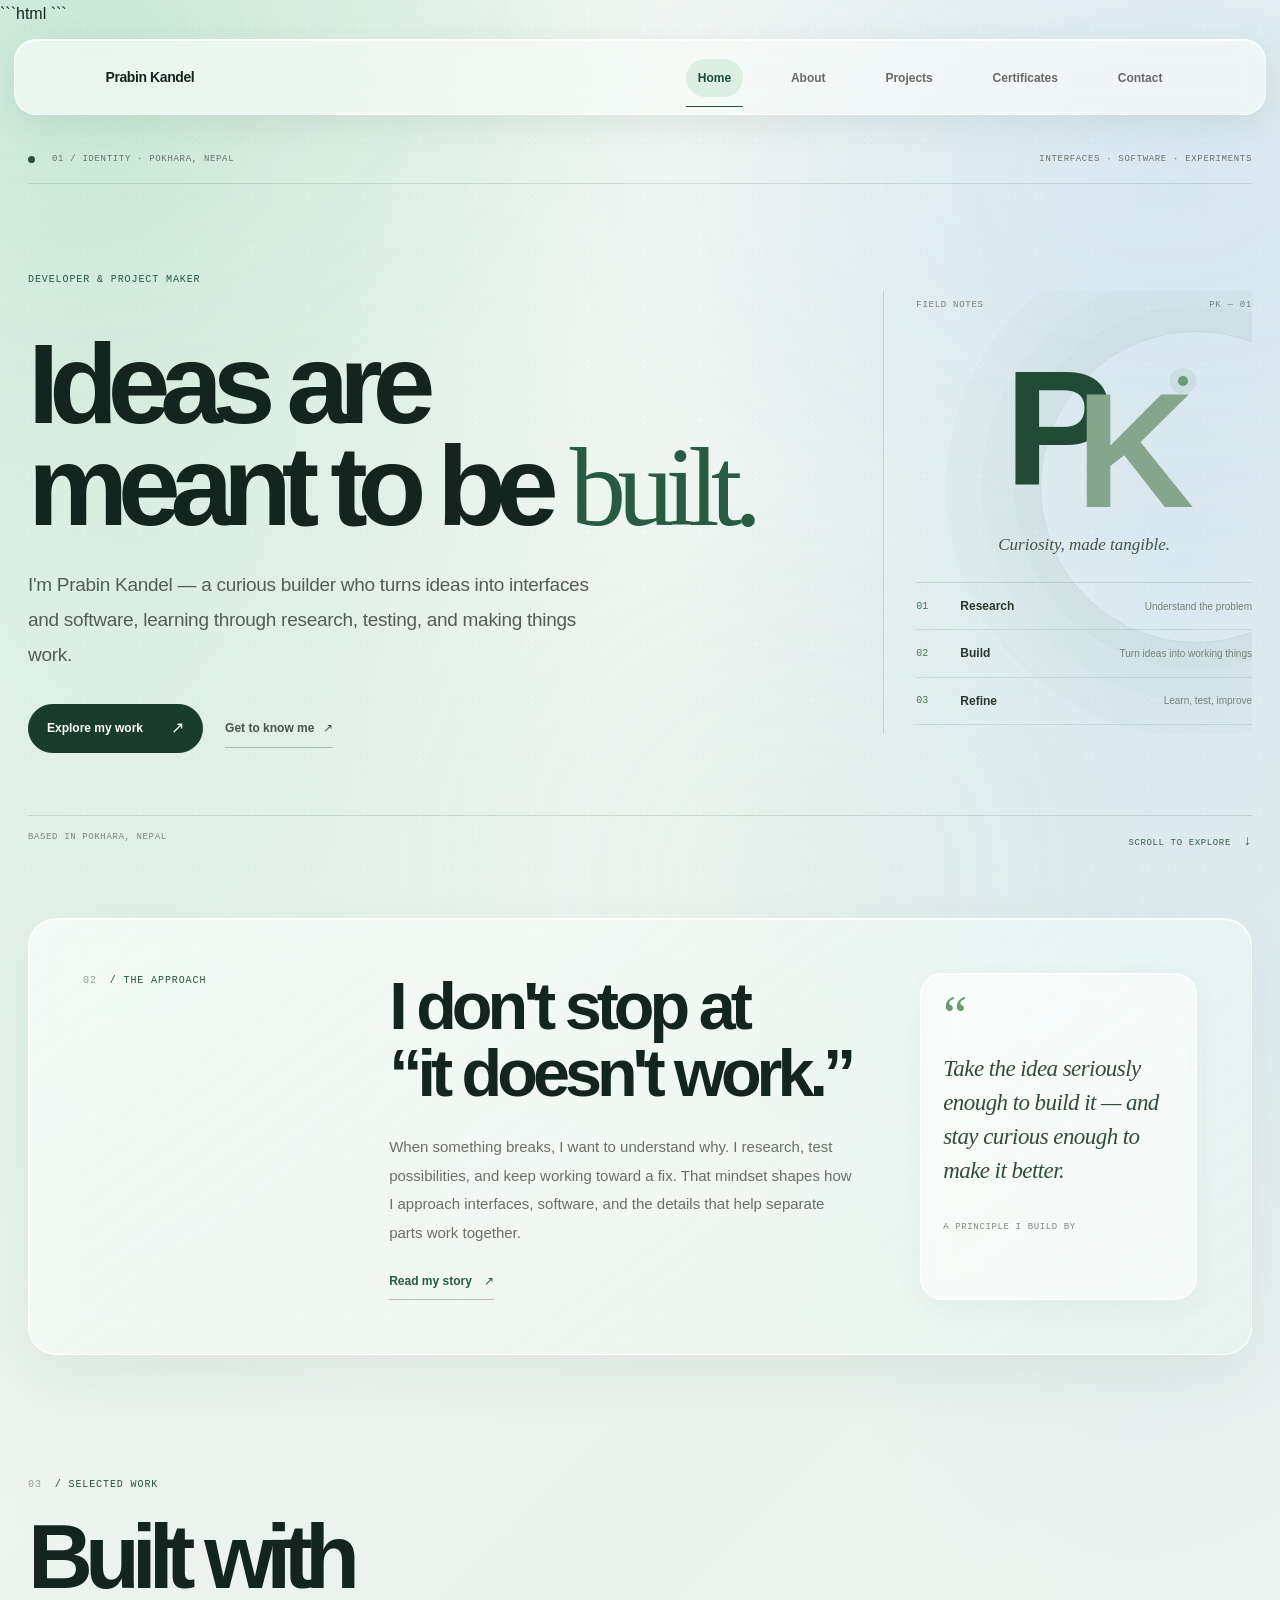
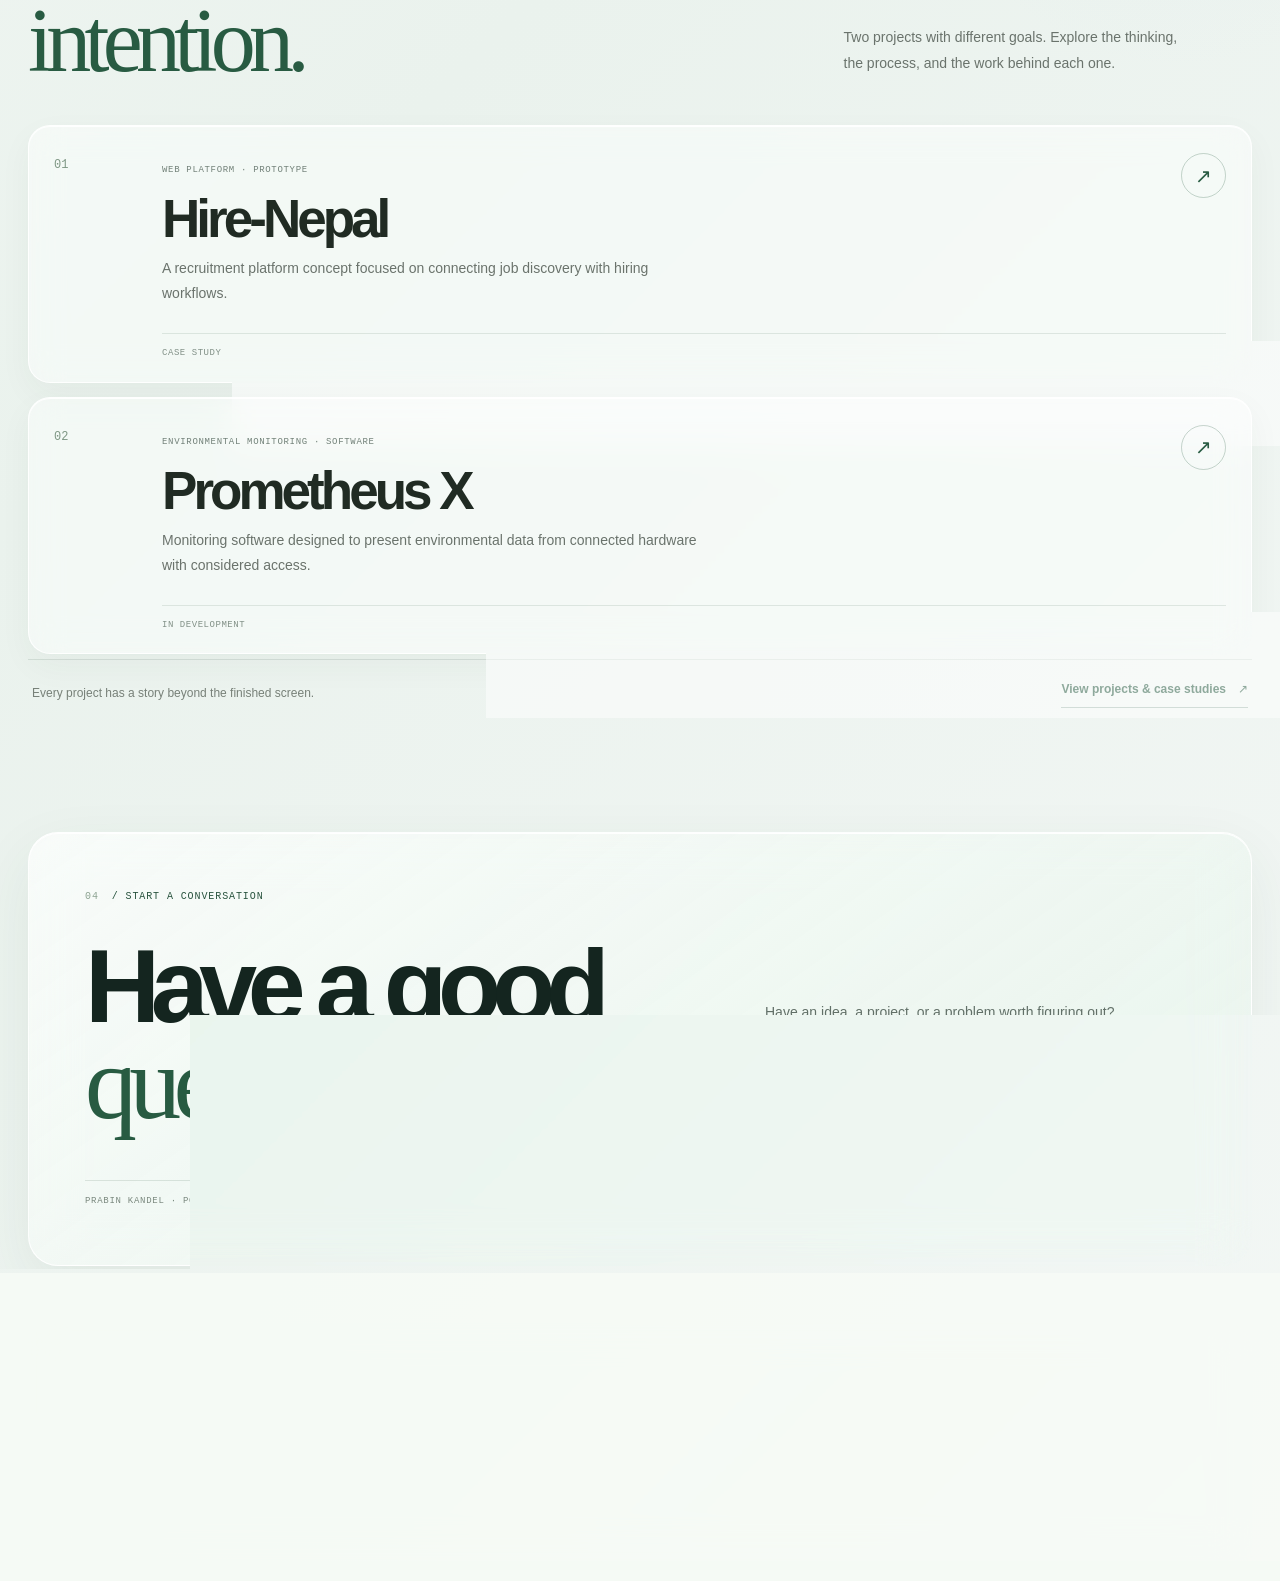
==== commit d57c8c92: "Update index.html" ====
--- a/index.html
+++ b/index.html
@@ -27,7 +27,7 @@
   <!-- Add this image file before publishing this image URL -->
   <meta
     property="og:image"
-    content="https://prabin-kandel.com.np/assets/seo/og-image.jpg"
+    content="https://prabin-kandel.com.np/assets/seo/66.webp"
   >
   <meta property="og:image:width" content="1200">
   <meta property="og:image:height" content="630">
@@ -42,11 +42,11 @@
   >
   <meta
     name="twitter:image"
-    content="https://prabin-kandel.com.np/assets/seo/og-image.jpg"
+    content="https://prabin-kandel.com.np/assets/seo/66.webp"
   >
 
   <!-- Favicon -->
-  <link rel="icon" href="favicon.svg" type="image/svg+xml">
+  <link rel="icon" type="image/png" href="assets/images/3.webp">
 
   <!-- Existing stylesheets -->
   <link rel="stylesheet" href="css/global.css">
@@ -59,26 +59,30 @@
   <!-- Existing JavaScript -->
   <script src="js/global.js" defer></script>
 
-  <!-- Structured data: website owner -->
-  <script type="application/ld+json">
-  {
-    "@context": "https://schema.org",
-    "@type": "Person",
-    "name": "Prabin Kandel",
-    "url": "https://prabin-kandel.com.np/",
-    "jobTitle": "Developer and Project Maker",
-    "address": {
-      "@type": "PostalAddress",
-      "addressLocality": "Pokhara",
-      "addressRegion": "Gandaki Province",
-      "addressCountry": "NP"
-    },
-    "sameAs": [
-      "https://github.com/PrabinKandel1",
-      "https://www.facebook.com/prabinkandel123"
-    ]
-  }
-  </script>
+ ```html
+<!-- Structured data: website owner -->
+<script type="application/ld+json">
+{
+  "@context": "https://schema.org",
+  "@type": "Person",
+  "name": "Prabin Kandel",
+  "url": "https://prabin-kandel.com.np/",
+  "image": "https://prabin-kandel.com.np/assets/seo/66.webp",
+  "jobTitle": "Developer and Project Maker",
+  "description": "Prabin Kandel is a developer and project maker from Pokhara, Nepal, building interfaces and software through curiosity and careful problem-solving.",
+  "address": {
+    "@type": "PostalAddress",
+    "addressLocality": "Pokhara",
+    "addressRegion": "Gandaki Province",
+    "addressCountry": "NP"
+  },
+  "sameAs": [
+    "https://github.com/PrabinKandel1",
+    "https://www.facebook.com/prabinkandel123"
+  ]
+}
+</script>
+```
 </head>
 
   <body data-page="home">
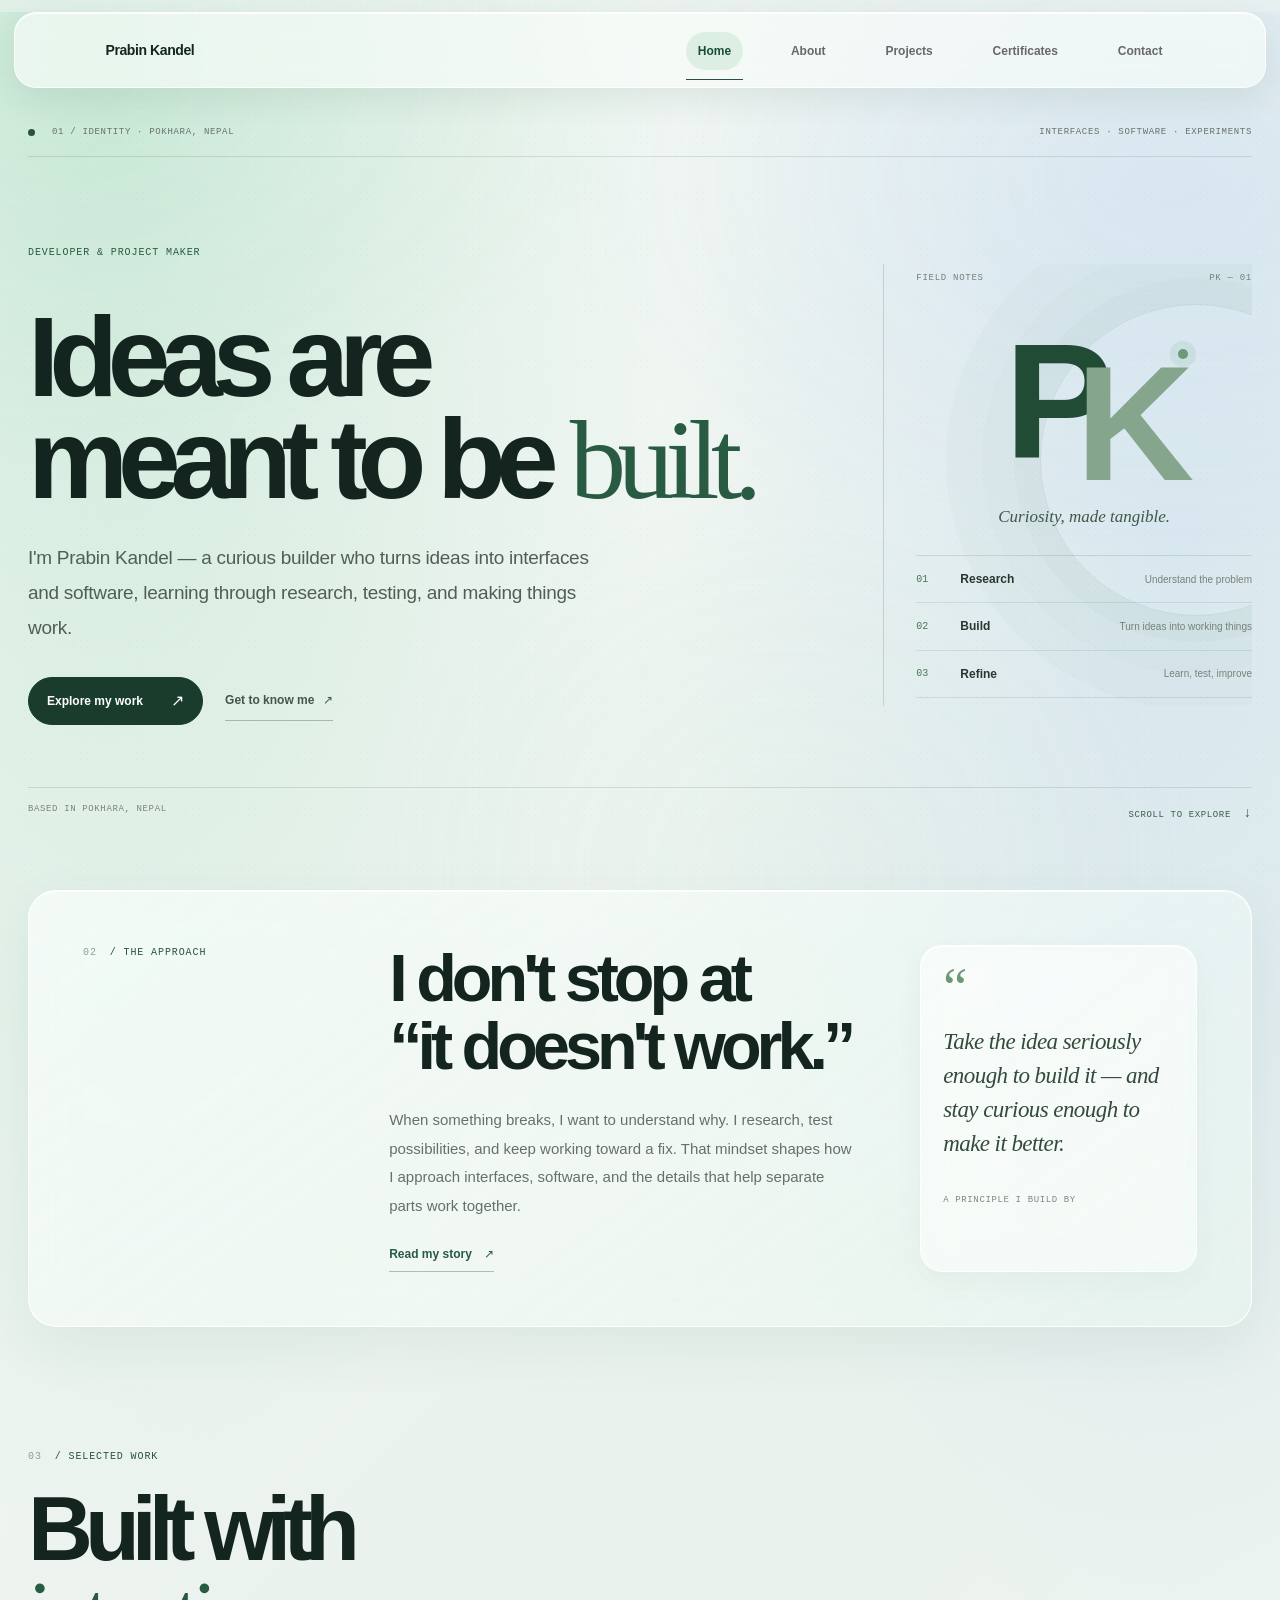
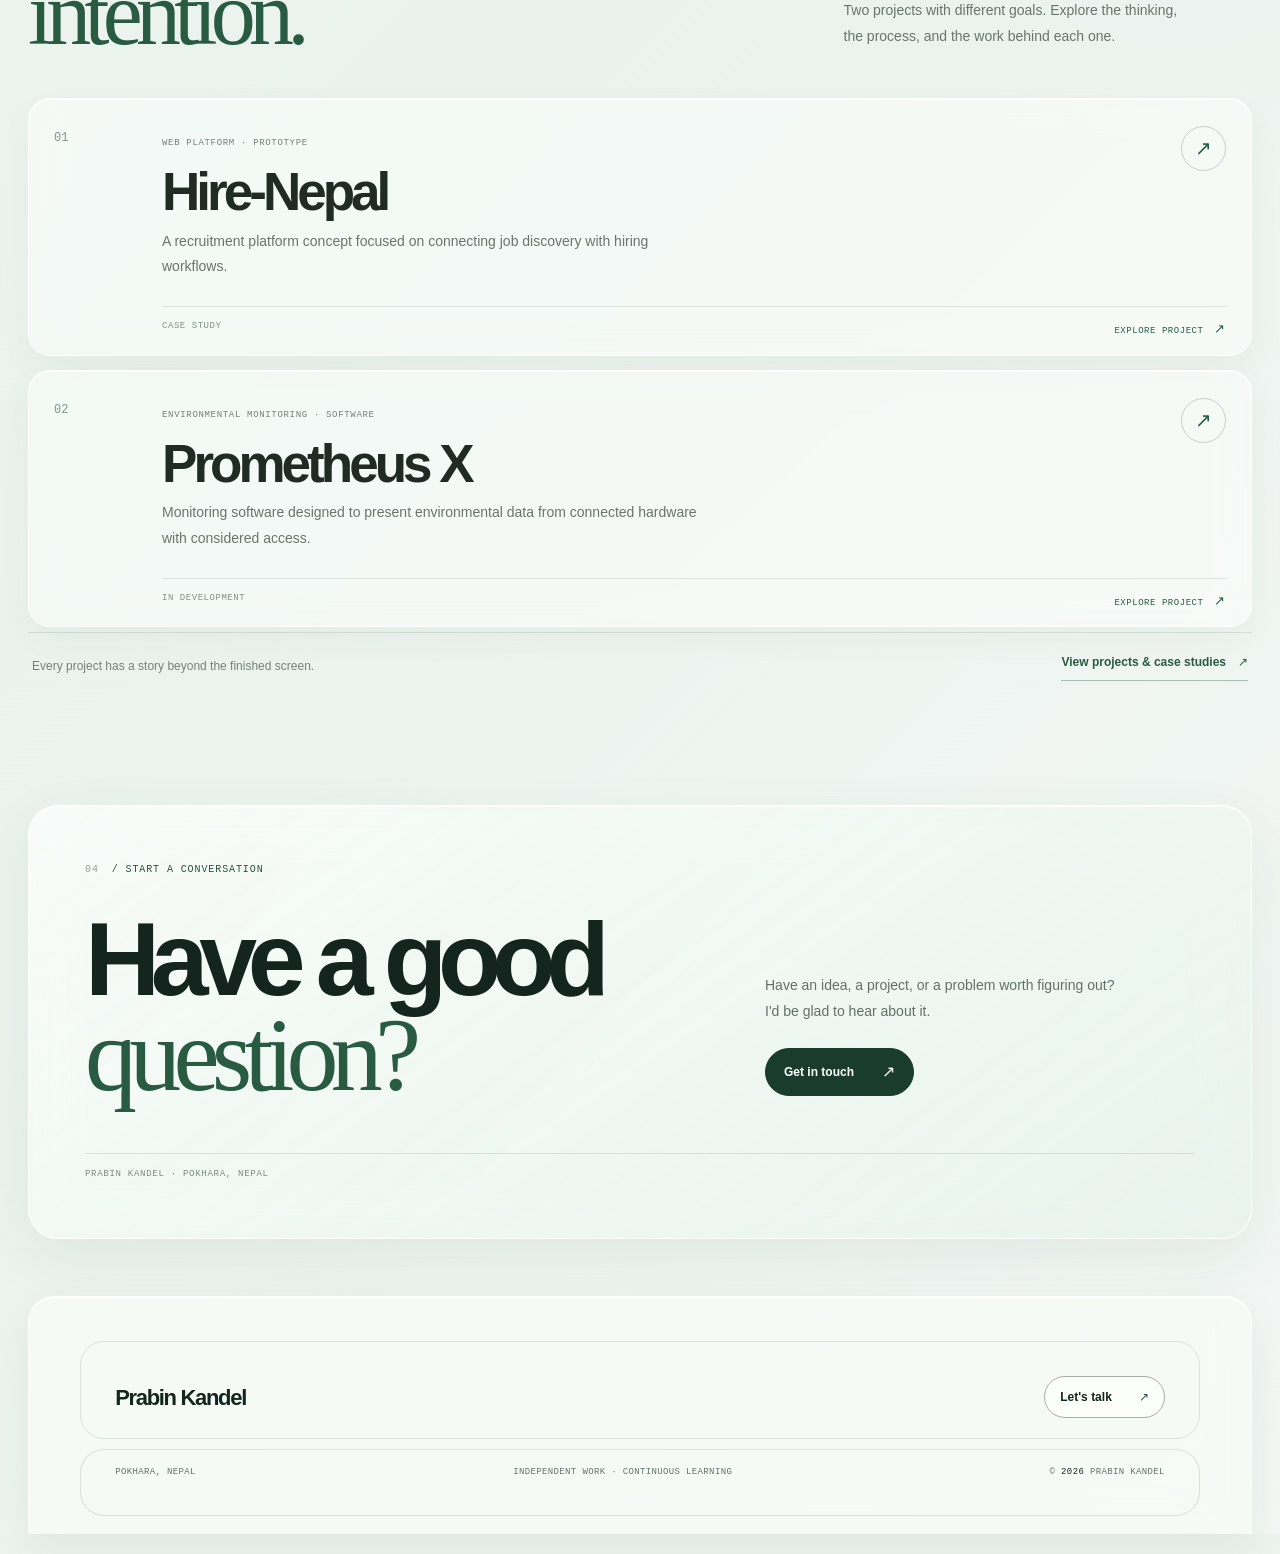
==== commit a696fd2a: "Update index.html" ====
--- a/index.html
+++ b/index.html
@@ -59,7 +59,7 @@
   <!-- Existing JavaScript -->
   <script src="js/global.js" defer></script>
 
- ```html
+ 
 <!-- Structured data: website owner -->
 <script type="application/ld+json">
 {
@@ -82,7 +82,7 @@
   ]
 }
 </script>
-```
+
 </head>
 
   <body data-page="home">
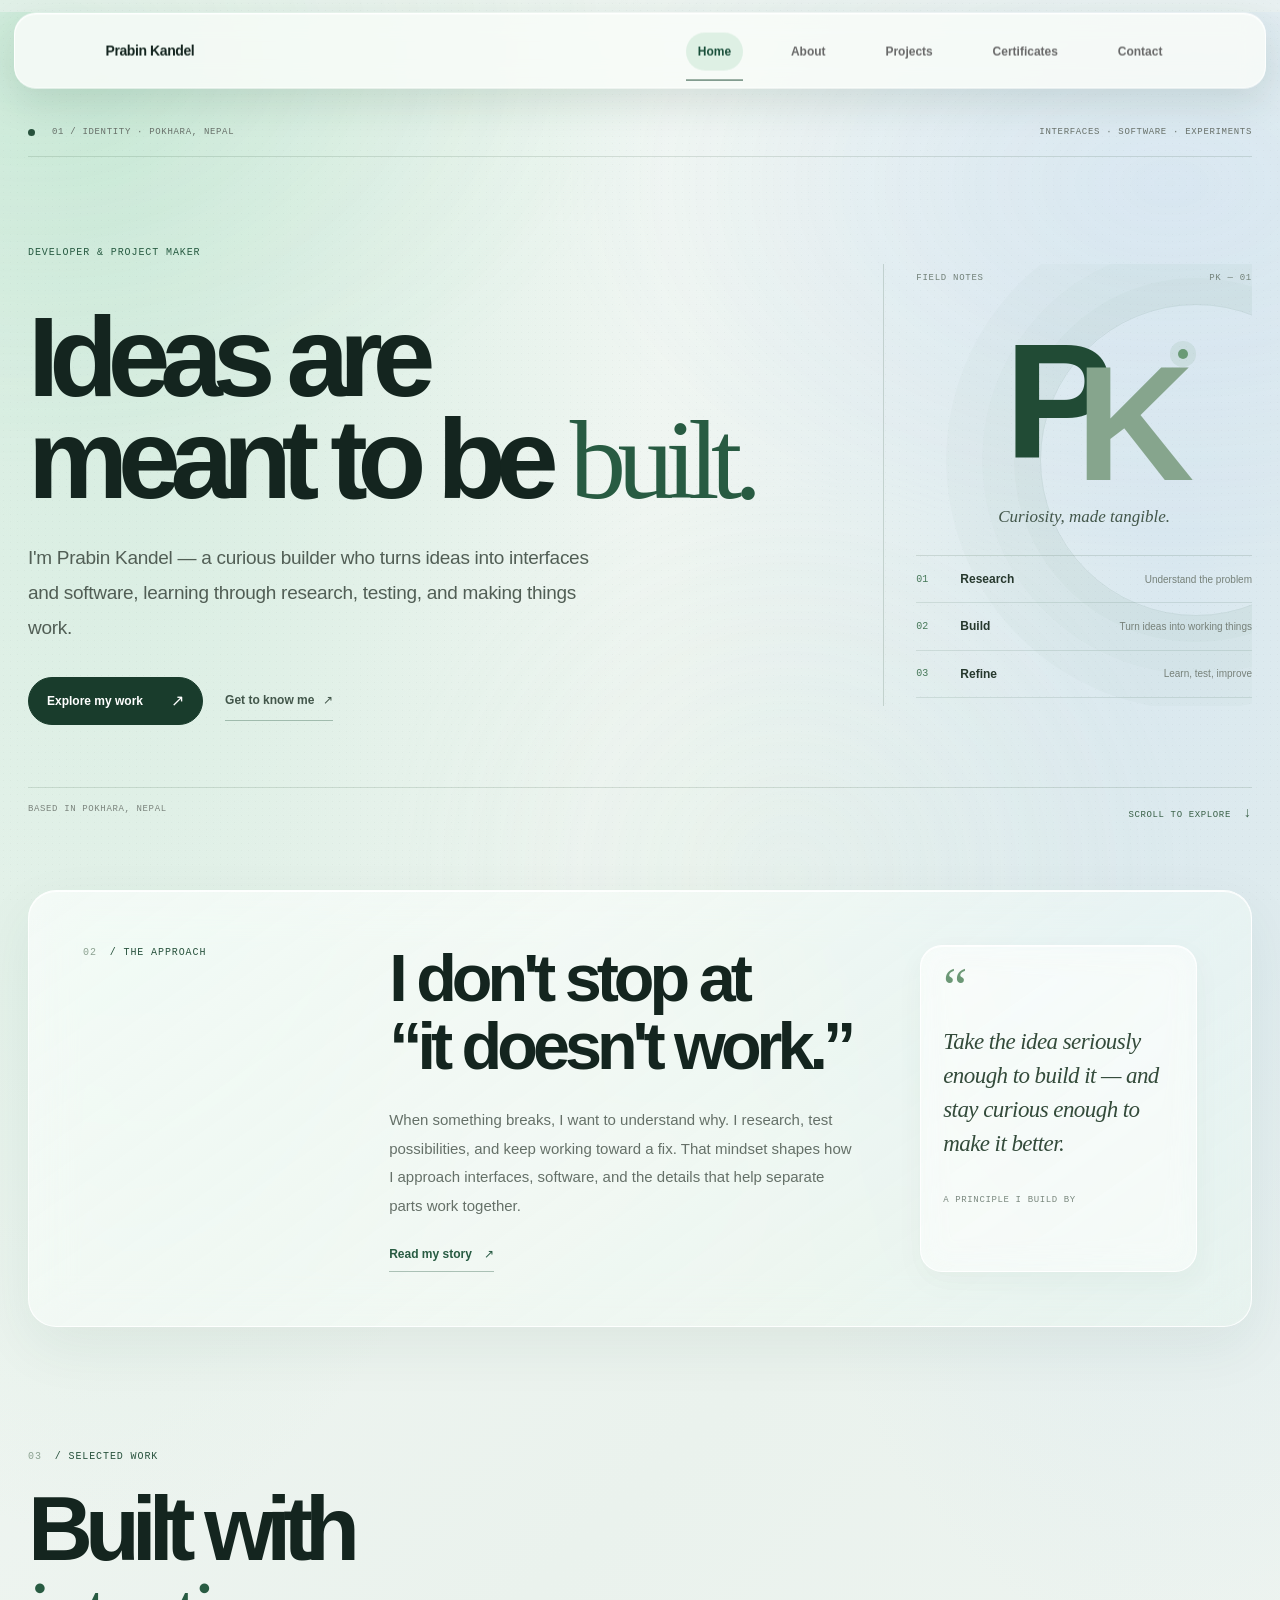
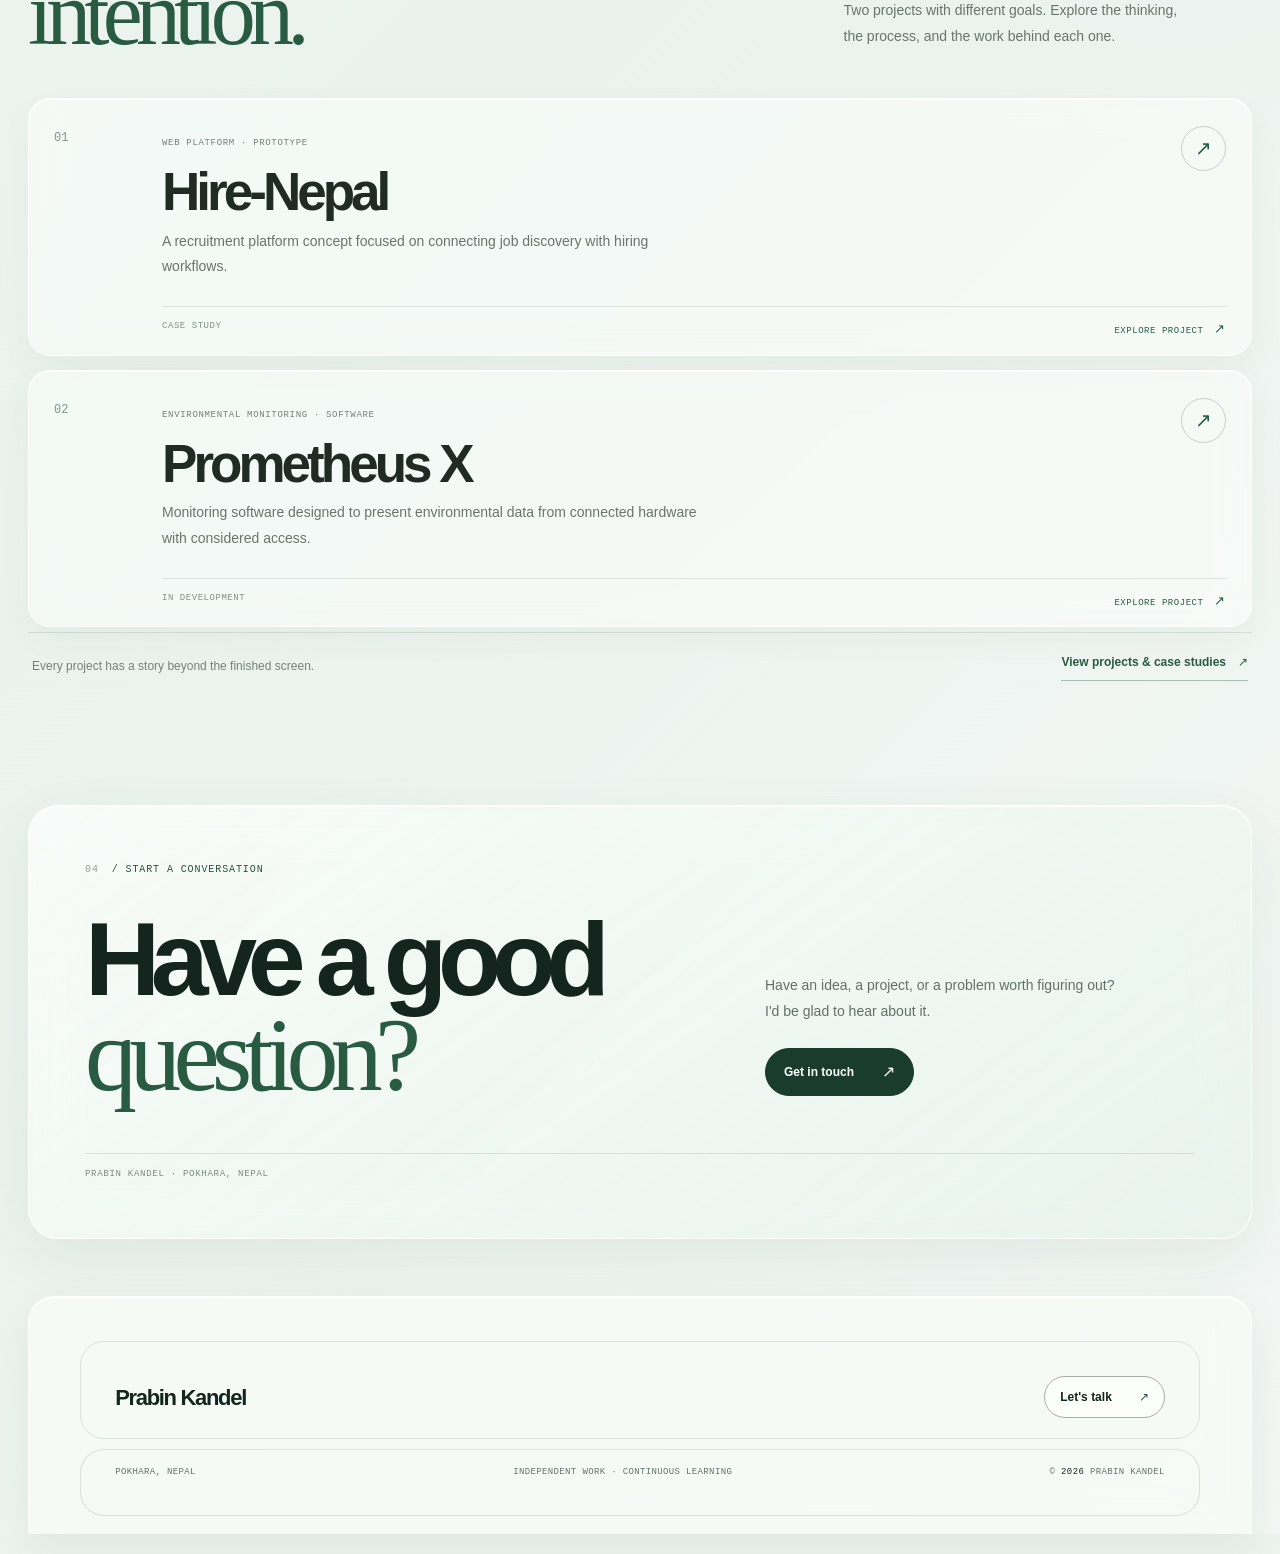
==== commit 491c594b: "Update index.html" ====
--- a/index.html
+++ b/index.html
@@ -18,6 +18,7 @@
   <meta property="og:type" content="website">
   <meta property="og:site_name" content="Prabin Kandel">
   <meta property="og:title" content="Prabin Kandel | Developer &amp; Project Maker">
+  <meta content="Prabin Kandel — Portfolio" property="og:title"/>
   <meta
     property="og:description"
     content="Web development projects, technical work, and the journey of Prabin Kandel from Pokhara, Nepal."
@@ -31,7 +32,7 @@
   >
   <meta property="og:image:width" content="1200">
   <meta property="og:image:height" content="630">
-  <meta property="og:image:alt" content="Prabin Kandel — Developer Portfolio">
+  <meta property="og:image:alt" content="Prabin Kandel — Portfolio">
 
   <!-- Social sharing -->
   <meta name="twitter:card" content="summary_large_image">
